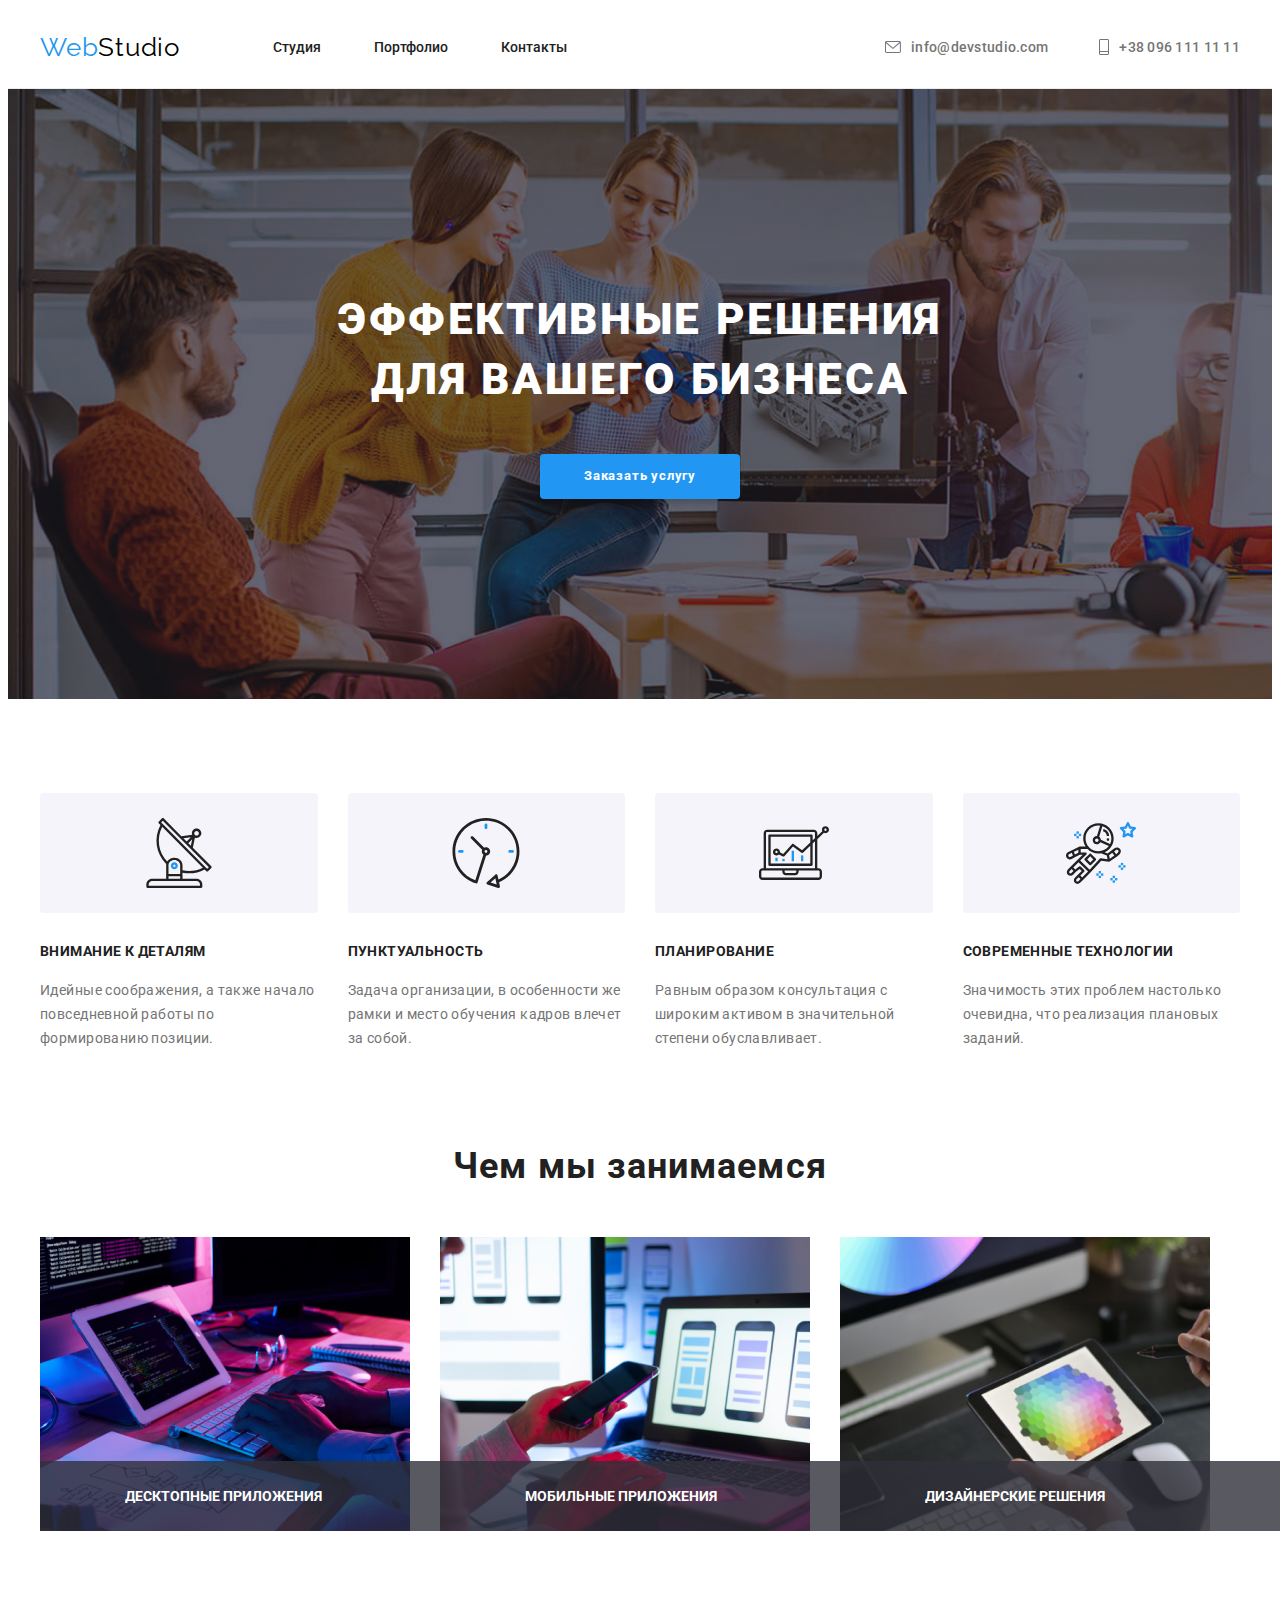
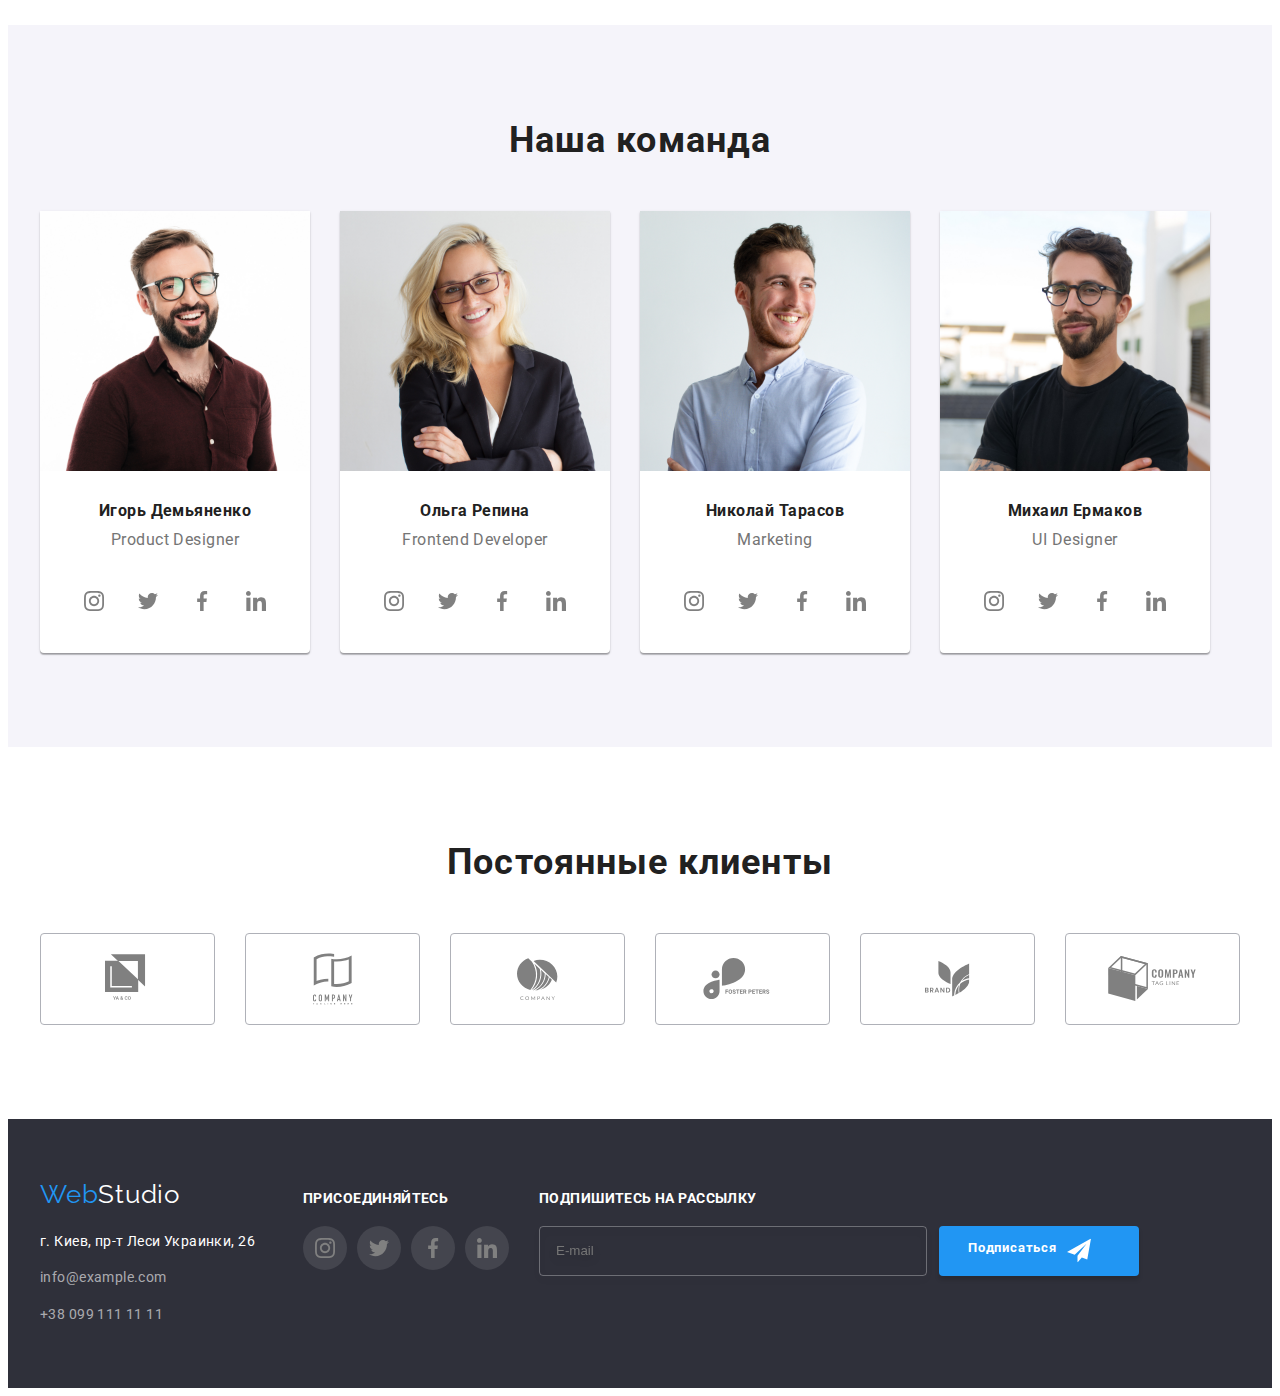
==== index.html @ 047ea19a "ДЗ #6 выполнено" ====
<!DOCTYPE html>
<html lang="ru">
  <head>
    <meta charset="UTF-8" />
    <meta name="viewport" content="width=device-width, initial-scale=1.0" />
    <title>Студия</title>
    <link rel="preconnect" href="https://fonts.gstatic.com" />
    <link
      href="https://fonts.googleapis.com/css2?family=Oleo+Script&family=Raleway:wght@700&family=Roboto:wght@400;500;700;900&display=swap"
      rel="stylesheet"
    />
    <link
      rel="stylesheet"
      href="https://cdnjs.cloudflare.com/ajax/libs/modern-normalize/1.0.0/modern-normalize.min.css"
      integrity="sha512-ISS7cAi1PEhQ8jnbJpJZMd29NlhNj4AWYyLOSp2CE/CsHxTCu+r+t0D2yoJudVrd0/8fTVPUVDzY5Tvli75u/g=="
      crossorigin="anonymous"
    />
    <link rel="stylesheet" href="./CSS/styles.css" />
  </head>

  <body>
    <!-- Шапка сайта -->

    <header class="header">
      <div class="container">
        <nav class="navigation">
          <a class="logotype-link link" href="./index.html">Web<span class="logotype-accent">Studio</span> </a>
          <!-- <a class="logotype-link link" href="./">
            <svg class="logotype-svg" width="145" height="31">
              <use href="./images/icons/sprite.svg#icon-WebStudio"></use>
            </svg>
          </a> -->

          <ul class="navigation-list list">
            <li class="navigation-list-item"><a href="./index.html" class="navigation-list-link link">Студия</a></li>
            <li class="navigation-list-item">
              <a href="./portfolio.html" class="navigation-list-link link">Портфолио</a>
            </li>
            <li class="navigation-list-item"><a href="#footer" class="navigation-list-link link">Контакты</a></li>
          </ul>
        </nav>

        <ul class="contacts-list list">
          <li class="contacts-list-item">
            <a class="link" href="mailto:info@devstudio.com">
              <svg class="contacts-list-icon" width="16" height="12">
                <use class="link" href="./images/icons/sprite.svg#icon-mail"></use>
              </svg>
              info@devstudio.com
            </a>
          </li>

          <li class="contacts-list-item">
            <a class="link" href="tel:+380961111111">
              <svg class="contacts-list-icon" width="10" height="16">
                <use class="link" href="./images/icons/sprite.svg#icon-tel"></use>
              </svg>
              +38 096 111 11 11</a
            >
          </li>
        </ul>
      </div>
    </header>

    <main>
      <!-- Hero -->

      <section class="hero">
        <div class="container">
          <div class="hero-main-page">
            <h1 class="hero-title">Эффективные решения для вашего бизнеса</h1>
            <button class="hero-button-background" data-modal-open type="button">Заказать услугу</button>
          </div>
        </div>
      </section>

      <!-- Advantages -->

      <section class="advantages">
        <div class="container">
          <h2 class="section-title visually-hidden">Преимущества</h2>
          <ul class="advantages-list list">
            <li class="advantages-list-item">
              <h3 class="advantages-list-name">Внимание к деталям</h3>
              <p class="advantages-item-description">
                Идейные соображения, а также начало повседневной работы по формированию позиции.
              </p>
            </li>

            <li class="advantages-list-item">
              <h3 class="advantages-list-name">Пунктуальность</h3>
              <p class="advantages-item-description">
                Задача организации, в особенности же рамки и место обучения кадров влечет за собой.
              </p>
            </li>

            <li class="advantages-list-item">
              <h3 class="advantages-list-name">Планирование</h3>
              <p class="advantages-item-description">
                Равным образом консультация с широким активом в значительной степени обуславливает.
              </p>
            </li>

            <li class="advantages-list-item">
              <h3 class="advantages-list-name">Современные технологии</h3>
              <p class="advantages-item-description">
                Значимость этих проблем настолько очевидна, что реализация плановых заданий.
              </p>
            </li>
          </ul>
        </div>
      </section>

      <!-- Чем мы занимаемся -->

      <section class="what-are-we-doing section-padding">
        <div class="container">
          <h2 class="section-title">Чем мы занимаемся</h2>
          <ul class="what-are-we-doing-list list">
            <li class="what-are-we-doing-item">
              <img src="./images/img(0).png" alt="" width="370" height="294" />
              <p class="what-we-are-doing-description">Десктопные приложения</p>
            </li>

            <li class="what-are-we-doing-item">
              <img src="./images/img(1).png" alt="" width="370" height="294" />
              <p class="what-we-are-doing-description">Мобильные приложения</p>
            </li>

            <li class="what-are-we-doing-item">
              <img src="./images/img(2).png" alt="" width="370" height="294" />
              <p class="what-we-are-doing-description">Дизайнерские решения</p>
            </li>
          </ul>
        </div>
      </section>

      <!-- Наша команда -->

      <section class="our-team section-padding">
        <div class="container">
          <h2 class="section-title">Наша команда</h2>
          <ul class="our-team-list list">
            <li class="our-team-list-item">
              <img class="our-team-list-img" src="./images/img(3).jpg" alt="" width="270" height="260" />
              <div class="our-team-content-wrapper">
                <h3 class="our-team-list-name">Игорь Демьяненко</h3>
                <p class="our-team-list-description">Product Designer</p>
                <ul class="social-list list">
                  <li class="social-list-item">
                    <a href="" class="social-list-link link">
                      <svg class="social-list-icon">
                        <use href="./images/icons/sprite.svg#icon-instagram"></use>
                      </svg>
                    </a>
                  </li>
                  <li class="social-list-item">
                    <a href="" class="social-list-link link">
                      <svg class="social-list-icon">
                        <use href="./images/icons/sprite.svg#icon-twitter"></use>
                      </svg>
                    </a>
                  </li>
                  <li class="social-list-item">
                    <a href="" class="social-list-link link">
                      <svg class="social-list-icon">
                        <use href="./images/icons/sprite.svg#icon-facebook"></use>
                      </svg>
                    </a>
                  </li>
                  <li class="social-list-item">
                    <a href="" class="social-list-link link">
                      <svg class="social-list-icon">
                        <use href="./images/icons/sprite.svg#icon-linkedin"></use>
                      </svg>
                    </a>
                  </li>
                </ul>
              </div>
            </li>

            <li class="our-team-list-item">
              <img class="our-team-list-img" src="./images/img(4).jpg" alt="" width="270" height="260" />
              <div class="our-team-content-wrapper">
                <h3 class="our-team-list-name">Ольга Репина</h3>
                <p class="our-team-list-description">Frontend Developer</p>
                <ul class="social-list list">
                  <li class="social-list-item">
                    <a href="" class="social-list-link link">
                      <svg class="social-list-icon">
                        <use href="./images/icons/sprite.svg#icon-instagram"></use>
                      </svg>
                    </a>
                  </li>
                  <li class="social-list-item">
                    <a href="" class="social-list-link link">
                      <svg class="social-list-icon">
                        <use href="./images/icons/sprite.svg#icon-twitter"></use>
                      </svg>
                    </a>
                  </li>
                  <li class="social-list-item">
                    <a href="" class="social-list-link link">
                      <svg class="social-list-icon">
                        <use href="./images/icons/sprite.svg#icon-facebook"></use>
                      </svg>
                    </a>
                  </li>
                  <li class="social-list-item">
                    <a href="" class="social-list-link link">
                      <svg class="social-list-icon">
                        <use href="./images/icons/sprite.svg#icon-linkedin"></use>
                      </svg>
                    </a>
                  </li>
                </ul>
              </div>
            </li>

            <li class="our-team-list-item">
              <img class="our-team-list-img" src="./images/img(5).jpg" alt="" width="270" height="260" />
              <div class="our-team-content-wrapper">
                <h3 class="our-team-list-name">Николай Тарасов</h3>
                <p class="our-team-list-description">Marketing</p>
                <ul class="social-list list">
                  <li class="social-list-item">
                    <a href="" class="social-list-link link">
                      <svg class="social-list-icon">
                        <use href="./images/icons/sprite.svg#icon-instagram"></use>
                      </svg>
                    </a>
                  </li>
                  <li class="social-list-item">
                    <a href="" class="social-list-link link">
                      <svg class="social-list-icon">
                        <use href="./images/icons/sprite.svg#icon-twitter"></use>
                      </svg>
                    </a>
                  </li>
                  <li class="social-list-item">
                    <a href="" class="social-list-link link">
                      <svg class="social-list-icon">
                        <use href="./images/icons/sprite.svg#icon-facebook"></use>
                      </svg>
                    </a>
                  </li>
                  <li class="social-list-item">
                    <a href="" class="social-list-link link">
                      <svg class="social-list-icon">
                        <use href="./images/icons/sprite.svg#icon-linkedin"></use>
                      </svg>
                    </a>
                  </li>
                </ul>
              </div>
            </li>

            <li class="our-team-list-item">
              <img class="our-team-list-img" src="./images/img(6).jpg" alt="" width="270" height="260" />
              <div class="our-team-content-wrapper">
                <h3 class="our-team-list-name">Михаил Ермаков</h3>
                <p class="our-team-list-description">UI Designer</p>
                <ul class="social-list list">
                  <li class="social-list-item">
                    <a href="" class="social-list-link link">
                      <svg class="social-list-icon">
                        <use href="./images/icons/sprite.svg#icon-instagram"></use>
                      </svg>
                    </a>
                  </li>
                  <li class="social-list-item">
                    <a href="" class="social-list-link link">
                      <svg class="social-list-icon">
                        <use href="./images/icons/sprite.svg#icon-twitter"></use>
                      </svg>
                    </a>
                  </li>
                  <li class="social-list-item">
                    <a href="" class="social-list-link link">
                      <svg class="social-list-icon">
                        <use href="./images/icons/sprite.svg#icon-facebook"></use>
                      </svg>
                    </a>
                  </li>
                  <li class="social-list-item">
                    <a href="" class="social-list-link link">
                      <svg class="social-list-icon">
                        <use href="./images/icons/sprite.svg#icon-linkedin"></use>
                      </svg>
                    </a>
                  </li>
                </ul>
              </div>
            </li>
          </ul>
        </div>
      </section>

      <!-- Постоянные клиенты -->

      <section class="section-padding">
        <div class="container">
          <h2 class="section-title">Постоянные клиенты</h2>
          <ul class="regular-customers-list list">
            <li class="regular-customers-item">
              <a href="" class="regular-customers-list-link link">
                <svg class="regular-customers-icon" width="44.27" height="49.23">
                  <use href="./images/icons/sprite.svg#icon-logo-1"></use>
                </svg>
              </a>
            </li>
            <li class="regular-customers-item">
              <a href="" class="regular-customers-list-link link">
                <svg class="regular-customers-icon" width="40" height="52">
                  <use href="./images/icons/sprite.svg#icon-logo-2"></use>
                </svg>
              </a>
            </li>
            <li class="regular-customers-item">
              <a href="" class="regular-customers-list-link link">
                <svg class="regular-customers-icon" width="41" height="42.6">
                  <use href="./images/icons/sprite.svg#icon-logo-3"></use>
                </svg>
              </a>
            </li>
            <li class="regular-customers-item">
              <a href="" class="regular-customers-list-link link">
                <svg class="regular-customers-icon" width="79.66" height="42.02">
                  <use href="./images/icons/sprite.svg#icon-logo-4"></use>
                </svg>
              </a>
            </li>
            <li class="regular-customers-item">
              <a href="" class="regular-customers-list-link link">
                <svg class="regular-customers-icon" width="44.27" height="49.23">
                  <use href="./images/icons/sprite.svg#icon-logo-5"></use>
                </svg>
              </a>
            </li>
            <li class="regular-customers-item">
              <a href="" class="regular-customers-list-link link">
                <svg class="regular-customers-icon" width="88.48" height="45.44">
                  <use href="./images/icons/sprite.svg#icon-logo-6"></use>
                </svg>
              </a>
            </li>
          </ul>
        </div>
      </section>
    </main>

    <!-- Футер -->

    <footer class="footer" id="footer">
      <div class="container">
        <section class="footer-address-container">
          <a class="logotype-link link" href="./index.html">Web<span class="logo-footer-accent">Studio</span> </a>
          <address class="footer-address-list">
            <ul class="footer-address-list list">
              <li class="footer-address-item">
                <a class="footer-address link" href="https://goo.gl/maps/FvVBDCfvgTaoDqRA9" target="_blank"
                  >г. Киев, пр-т Леси Украинки, 26</a
                >
              </li>
              <li class="footer-address-item">
                <a class="footer-contacts" href="mailto:info@example.com">info@example.com</a>
                <br />
              </li>
              <li class="footer-address-item">
                <a class="footer-contacts" href="tel:+380991111111">+38 099 111 11 11</a>
              </li>
            </ul>
          </address>
        </section>

        <section class="social-list-footer">
          <h2 class="social-list-footer-title">Присоединяйтесь</h2>
          <ul class="social-list list">
            <li class="social-list-item">
              <a href="" class="social-list-link link">
                <svg class="social-list-icon">
                  <use href="./images/icons/sprite.svg#icon-instagram"></use>
                </svg>
              </a>
            </li>
            <li class="social-list-item">
              <a href="" class="social-list-link link">
                <svg class="social-list-icon">
                  <use href="./images/icons/sprite.svg#icon-twitter"></use>
                </svg>
              </a>
            </li>
            <li class="social-list-item">
              <a href="" class="social-list-link link">
                <svg class="social-list-icon">
                  <use href="./images/icons/sprite.svg#icon-facebook"></use>
                </svg>
              </a>
            </li>
            <li class="social-list-item">
              <a href="" class="social-list-link link">
                <svg class="social-list-icon">
                  <use href="./images/icons/sprite.svg#icon-linkedin"></use>
                </svg>
              </a>
            </li>
          </ul>
        </section>

        <section class="subscribition-form-section">
          <h2 class="social-list-footer-title">Подпишитесь на рассылку</h2>
          <form action="#" class="subscribition-form">
            <input
              type="email"
              name="user-email"
              class="subscribition-form-input"
              autocomplete="off"
              placeholder="E-mail"
              required
            />
            <button class="subscribition-button" data-modal-open type="submit">
              Подписаться
              <svg class="subscribition-form-icon" width="24" height="24">
                <use href="./images/icons/sprite2.svg#icon-send"></use>
              </svg>
            </button>
          </form>
        </section>
      </div>
    </footer>

    <div class="backdrop is-hidden" data-modal>
      <div class="modal">
        <button type="submit" class="close-btn" data-modal-close>
          <svg class="modal-form-close-icon" width="11" height="11">
            <use class="link" href="./images/icons/sprite2.svg#icon-close"></use>
          </svg>
        </button>
        <form action="#" class="modal-form">
          <b class="modal-form-title">Оставьте свои данные, мы вам перезвоним</b>
          <label class="modal-form-field">
            Имя
            <span class="modal-form-input-wrapper">
              <input type="text" name="user-name" class="modal-form-input" required />
              <svg class="modal-form-icon" width="12" height="12">
                <use class="link" href="./images/icons/sprite2.svg#icon-name"></use>
              </svg>
            </span>
          </label>
          <label class="modal-form-field">
            Телефон
            <span class="modal-form-input-wrapper">
              <input type="tel" name="user-tel" class="modal-form-input" required />
              <svg class="modal-form-icon" width="13" height="13">
                <use class="link" href="./images/icons/sprite2.svg#icon-tel2"></use>
              </svg>
            </span>
          </label>
          <label class="modal-form-field">
            Почта
            <span class="modal-form-input-wrapper">
              <input type="email" name="user-email" class="modal-form-input" required />
              <svg class="modal-form-icon" width="15" height="12">
                <use class="link" href="./images/icons/sprite2.svg#icon-mail2"></use>
              </svg>
            </span>
          </label>
          <label class="modal-form-field">
            Комментарий
            <textarea name="user-message" class="modal-form-message" placeholder="Введите текст"></textarea>
          </label>
          <input id="policy" type="checkbox" value="policy-accept " class="modal-form-policy-check visually-hidden" />
          <label for="policy" class="modal-form-policy-label"
            >Соглашаюсь с рассылкой и принимаю <a href="#">Условия договора</a></label
          >
          <button type="submit" class="modal-form-btn">Отправить</button>
        </form>
      </div>
    </div>

    <script src="./js/modal.js"></script>
  </body>
</html>
---- CSS/styles.css ----
html {
  box-sizing: border-box;
}

/* *,
* ::before,
* ::after {
  text-decoration: none;
  list-style: none;
  box-sizing: inherit;
} */

/* *,
* :hover,
* :focus {
  transition: all 250ms;
  --timing-function: cubic-bezier(0.4, 0, 0.2, 1);
} */

:root {
  --title-font: 'Roboto', sans-serif;
  --text-font: 'Roboto', sans-serif;
  --accent-color: rgb(33, 150, 243);
  --timing-function: cubic-bezier(0.4, 0, 0.2, 1);
}

body {
  font-family: var(--text-font);
  color: #212121;
}

h1,
h2,
h3,
h4,
h5,
h6,
p {
  margin: 0;
}

ul,
ol {
  padding: 0;
  margin: 0;
}

img {
  display: block;
}

.link {
  text-decoration: none;
  color: inherit;
}

.list {
  list-style: none;
}

.logotype-svg {
  width: 145px;
  height: 31px;
  margin-right: 93px;
}

.address {
  font-style: normal;
}

.container {
  width: 1200px;
  padding: 0 15px;
  margin: 0 auto;
}

.section-padding {
  padding-top: 94px;
  padding-bottom: 94px;
}

.visually-hidden {
  position: absolute !important;
  clip: rect(1px 1px 1px 1px); /* IE6, IE7 */
  clip: rect(1px, 1px, 1px, 1px);
  padding: 0 !important;
  border: 0 !important;
  height: 1px !important;
  width: 1px !important;
  overflow: hidden;
}

/* ===================== COMPONENTS ===================== */

.img {
  display: block;
  max-width: 100%;
  height: auto;
}

.section-title {
  font-size: 36px;
  line-height: 1.167;
  text-align: center;
  letter-spacing: 0.03em;
  padding-bottom: 50px;
}

.backdrop {
  position: fixed;
  top: 0;
  left: 0;
  width: 100%;
  height: 100%;
  background-color: rgba(0, 0, 0, 0.2);
  opacity: 1;
  visibility: visible;
  pointer-events: auto;
  transition: all 500ms linear;
}

.is-hidden {
  opacity: 0;
  visibility: hidden;
  pointer-events: none;
}

/* .backdrop.is-hidden {
  opacity: 0;
  visibility: hidden;
  pointer-events: none;
  transition: all 500ms linear 500ms;
}
.backdrop.is-hidden .modal {
  transform: translate(-50%, -50%) scale(0);
  transition: all 500ms linear 0ms;
} */

.modal {
  position: absolute;
  top: 50%;
  left: 50%;
  transform: translate(-50%, -50%) scale(1);
  width: 528px;
  height: 581px;
  background-color: #fff;
  transition: all 500ms linear 500ms;
}

/* .modal-form-close-icon {
} */

.close-btn {
  position: absolute;
  top: 8px;
  right: 8px;
  width: 30px;
  height: 30px;
  background-color: #fff;
  border: 1px solid rgba(0, 0, 0, 0.1);
  border-radius: 50%;
  cursor: pointer;
}
.modal-form {
  display: flex;
  flex-direction: column;
  padding: 40px;
}

.modal-form-field {
  font-size: 12px;
  line-height: 1.167;
  letter-spacing: 0.01em;
  color: #757575;
}

.modal-form-field:not(:last-child) {
  margin-bottom: 10px;
}

.modal-form-title {
  font-weight: bold;
  font-size: 20px;
  text-align: center;
  letter-spacing: 0.03em;
  padding-bottom: 12px;
}

.modal-form-input-wrapper {
  position: relative;
  display: block;
  margin-top: 4px;
}

.modal-form-input {
  display: block;
  width: 100%;
  height: 40px;
  font-size: 14px;
  line-height: 1.143;
  letter-spacing: 0.01em;
  border: 1px solid rgba(33, 33, 33, 0.2);
  border-radius: 4px;
  padding-left: 42px;
  transition: border-color 250ms linear;
}

.modal-form-input:focus,
.modal-form-message:focus {
  outline: none;
  border-color: var(--accent-color);
  transition: all 250ms;
  --timing-function: cubic-bezier(0.4, 0, 0.2, 1);
}

.modal-form-icon {
  position: absolute;
  left: 12px;
  top: 50%;
  transform: translateY(-50%);
  display: block;
  transition: background-color 250ms linear;
}

.modal-form-input:focus + .modal-form-icon {
  background-color: var(--accent-color);
}

.modal-form-message {
  display: block;
  width: 100%;
  height: 120px;
  font-size: 12px;
  line-height: 1.167;
  letter-spacing: 0.01em;
  border: 1px solid rgba(33, 33, 33, 0.2);
  border-radius: 4px;
  margin-top: 4px;
  resize: none;
  padding: 12px 16px;
  transition: border-color 250ms linear;
}

.modal-form-message::placeholder {
  color: rgba(117, 117, 117, 0.5);
}

.modal-form-policy-label {
  font-size: 14px;
  line-height: 1.714;
  letter-spacing: 0.03em;
  color: #757575;
  margin-bottom: 30px;
}

.modal-form-policy-label::before {
  display: inline-block;
  content: '';
  width: 16px;
  height: 16px;
  outline: 1px solid #212121;
  margin-right: 8px;
  vertical-align: middle;
}

.modal-form-policy-check:checked + .modal-form-policy-label::before {
  background-color: var(--accent-color);
  border: 4px solid #ffffff;
}

.modal-form-btn {
  min-width: 200px;
  border: none;
  color: #ffffff;
  background: #2196f3;
  box-shadow: 0px 4px 4px rgba(0, 0, 0, 0.15);
  border-radius: 4px;
  cursor: pointer;
  padding: 10px 32px;
  font-weight: bold;
  line-height: 1.875;
  letter-spacing: 0.06em;
  font-family: inherit;
  transition: all 250ms linear;
}

.modal-form-btn:hover,
.modal-form-btn:focus {
  color: #ffffff;
  background-color: var(--accent-color);
  transition: all 250ms;
  --timing-function: cubic-bezier(0.4, 0, 0.2, 1);
}
/* ===================== END COMPONENTS ===================== */

/* ===================== HEADER ===================== */

.header {
  background: #ffffff;
  margin-left: auto;
  margin-right: auto;
  justify-content: space-between;
  padding-top: 24px;
  padding-bottom: 25px;
  border-bottom: 1px solid rgba(236, 236, 236, 1);
}

.header .container {
  display: flex;
  align-items: center;
  justify-content: space-between;
}

.logotype-link {
  font-family: Raleway;
  font-size: 26px;
  line-height: 1.192;
  letter-spacing: 0.03em;
  color: #2196f3;
  margin-right: 93px;
}

.logotype-accent {
  color: black;
}

.navigation {
  display: flex;
  align-items: center;
}

.navigation-list {
  font-size: 14px;
  font-weight: 500;
  line-height: 1.143;
  display: flex;
  position: relative;
}

.navigation-list-item {
  position: relative;
}

.navigation-list-item:not(:last-child) {
  margin-right: 53px;
}

.navigation-list-item {
  position: relative;
}

.navigation-list-item::after {
  content: '';
  display: none;
  width: 100%;
  background-color: #2196f3;
  position: absolute;
  left: 0px;
  bottom: -32px;
  height: 2.75px;
  background: #2196f3;
  border-radius: 2px;
}

.navigation-list-item:hover::after,
.navigation-list-item:focus::after {
  display: block;
  transition: all 250ms;
  --timing-function: cubic-bezier(0.4, 0, 0.2, 1);
}

.navigation .link:hover,
.navigation .link:focus {
  color: rgb(33, 150, 243);
  transition: all 250ms;
  --timing-function: cubic-bezier(0.4, 0, 0.2, 1);
}

.contacts-list {
  font-weight: 500;
  font-size: 14px;
  line-height: 1.143;
  letter-spacing: 0.02em;
  display: flex;
  color: rgba(117, 117, 117, 1);
}

.contacts-list-item .link {
  display: flex;
  align-items: center;
}

.contacts-list-item:not(:last-child) {
  margin-right: 51px;
  margin-left: auto;
}
.contacts-list .link:hover,
.contacts-list .link:focus {
  color: #2196f3;
  transition: all 250ms;
  --timing-function: cubic-bezier(0.4, 0, 0.2, 1);
}

.contacts-list-icon {
  fill: currentColor;
  margin-right: 10px;
}

/* ===================== END HEADER ===================== */

/* ===================== HERO ===================== */

.hero {
  background: #2f303a;
  padding-top: 200px;
  padding-bottom: 200px;
  background-image: linear-gradient(rgba(47, 48, 58, 0.4), rgba(47, 48, 58, 0.4)), url(../images/hero/Img.jpg);
  background-repeat: no-repeat;
  background-size: cover;
}

.hero-main-page {
  max-width: 696px;
  margin: 0 auto;
  text-align: center;
}

.hero-title {
  font-family: Roboto;
  font-style: normal;
  font-weight: 900;
  font-size: 44px;
  line-height: 1.364;
  text-align: center;
  letter-spacing: 0.06em;
  text-transform: uppercase;
  color: #ffffff;
  margin-bottom: 45px;
}

.hero-button-background {
  min-width: 200px;
  border: none;
  color: #ffffff;
  background: #2196f3;
  box-shadow: 0px 4px 4px rgba(0, 0, 0, 0.15);
  border-radius: 4px;
  cursor: pointer;
  padding: 10px 32px;
  font-weight: bold;
  line-height: 1.875;
  letter-spacing: 0.06em;
  font-family: inherit;
  transition: all 250ms linear;
}

/* ===================== END HERO ===================== */

/* =====================  ADVANTAGES ===================== */

.advantages {
  padding-top: 94px;
}

.advantages-list {
  display: flex;
  flex-wrap: wrap;
  margin-left: -30px;
  margin-top: -30px;
}

.advantages-list-item {
  margin-left: 30px;
  margin-top: 30px;
  flex-basis: calc(100% / 4 - 30px);
}

.advantages-list-item::before {
  content: '';
  display: block;
  width: 100%;
  height: 120px;
  background-image: url(../images/icons/for-sprite/Group.svg);
  background-repeat: no-repeat;
  background-position: center;
  background-color: #f5f4fa;
  margin-bottom: 30px;
  border-radius: 4px;
}

.advantages-list-item:nth-child(2):before {
  background-image: url(../images/icons/for-sprite/clock.svg);
}

.advantages-list-item:nth-child(3):before {
  background-image: url(../images/icons/for-sprite/diagram.svg);
}

.advantages-list-item:nth-child(4):before {
  background-image: url(../images/icons/for-sprite/astronaut.svg);
}

.advantages-list-name {
  font-size: 14px;
  letter-spacing: 0.03em;
  text-transform: uppercase;
  display: flex;
}

.advantages-list-name:not(:last-child) {
  margin-bottom: 20px;
}

.advantages-list:not(:last-child) {
  padding-right: 30px;
}

.advantages-item-description {
  font-size: 14px;
  line-height: 1.714;
  letter-spacing: 0.03em;
  color: #757575;
}

/* ===================== END ADVANTAGES ===================== */

/* ===================== WHAT WE ARE DOING ===================== */

.what-are-we-doing-list {
  display: flex;
}

.what-are-we-doing-item {
  position: relative;
}

.what-are-we-doing-item:not(:last-child) {
  margin-right: 30px;
}
.what-we-are-doing-description {
  font-size: 14px;
  font-weight: bold;
  line-height: 16px;
  /* letter-spacing: 0.03em; */
  text-transform: uppercase;
  display: flex;
  text-align: center;
  padding: 27px 85px;
  width: 100%;
  background: rgba(47, 48, 58, 0.8);
  color: #ffffff;
  position: absolute;
  bottom: 0%;
  left: 0;
}

/* ===================== END WHAT WE ARE DOING ===================== */

/* ===================== OUR TEAM ===================== */

.our-team {
  background-color: #f5f4fa;
}

.our-team-list {
  display: flex;
  margin: -15px;
}

.our-team-list-item {
  margin: 15px;
  background-color: white;
  box-shadow: 0px 1px 3px rgba(0, 0, 0, 0.12), 0px 1px 1px rgba(0, 0, 0, 0.14), 0px 2px 1px rgba(0, 0, 0, 0.2);
  border-radius: 0px 0px 4px 4px;
}

/* .our-team-list-img {
  margin-bottom: 30px;
} */

.our-team-list-name {
  font-size: 16px;
  line-height: 1.188;
  letter-spacing: 0.03em;
  margin-bottom: 10px;
}

.our-team-list-description {
  font-size: 16px;
  line-height: 1.188;
  text-align: center;
  letter-spacing: 0.03em;
  color: #757575;
  margin-bottom: 30px;
}

.social-list {
  display: flex;
}

.social-list-link {
  display: flex;
  justify-content: center;
  align-items: center;
  width: 44px;
  height: 44px;
  background-color: rgba(255, 255, 255, 0.1);
  border-radius: 50%;
}

.social-list-link:hover,
.social-list-link:focus {
  background-color: #2196f3;
  transition: all 250ms;
  --timing-function: cubic-bezier(0.4, 0, 0.2, 1);
}

.social-list-link:hover .social-list-icon,
.social-list-link:focus .social-list-icon {
  fill: white;
  transition: all 250ms;
  --timing-function: cubic-bezier(0.4, 0, 0.2, 1);
}

.social-list-item:not(:last-child) {
  margin-right: 10px;
}

.social-list-icon {
  width: 20px;
  height: 20px;
  fill: grey;
}

.our-team-content-wrapper {
  padding-top: 30px;
  padding-left: 32px;
  padding-right: 32px;
  padding-bottom: 30px;
  text-align: center;
}

/* ===================== END OUR TEAM ===================== */

/* ===================== REGULAR CUSTOMERS ===================== */

.regular-customers-list {
  display: flex;
  /* margin-left: 30px;
  margin-top: 30px; */
}

.regular-customers-link {
  display: flex;
  justify-content: center;
  align-items: center;
  width: 44px;
  height: 44px;
  border-radius: 50%;
  border: 1px solid rgba(175, 177, 184, 1);
}

.regular-customers-item {
  flex-basis: calc(100% / 6);
  /* border: 1px solid rgba(175, 177, 184, 1);
  border-radius: 4px;
  cursor: pointer;
  padding: 10px 32px;
  display: flex;
  justify-content: center;
  align-items: center;
  color: rgba(175, 177, 184, 1); */
}

.regular-customers-item:not(:first-child) {
  margin-left: 30px;
}

.regular-customers-list-link.link {
  border: 1px solid rgba(175, 177, 184, 1);
  border-radius: 4px;
  cursor: pointer;
  /* padding: 10px 32px; */
  height: 90px;
  display: flex;
  justify-content: center;
  align-items: center;
  color: rgba(175, 177, 184, 1);
}

.regular-customers-list-link:hover,
.regular-customers-list-link:focus {
  border-color: #2196f3;
  transition: all 250ms;
  --timing-function: cubic-bezier(0.4, 0, 0.2, 1);
}

.regular-customers-list-link:hover .regular-customers-icon,
.regular-customers-list-link:focus .regular-customers-icon {
  fill: #2196f3;
  transition: all 250ms;
  --timing-function: cubic-bezier(0.4, 0, 0.2, 1);
}

.regular-customers-icon {
  fill: grey;
}

.regular-customers-list-item::before {
  content: '';
  display: block;
  width: 100%;
  height: 120px;
  background-repeat: no-repeat;
  background-position: center;
  background-color: #f5f4fa;
  margin-bottom: 30px;
}

.regular-customers-list-name {
  font-size: 14px;
  letter-spacing: 0.03em;
  text-transform: uppercase;
  display: flex;
}

.regular-customers-list-name:not(:last-child) {
  margin-bottom: 20px;
}

.regular-customers-list-item {
  padding-right: 30px;
}

.regular-customers-item-description {
  font-size: 14px;
  line-height: 1.714;
  letter-spacing: 0.03em;
  color: #757575;
}
/* ===================== END REGULAR CUSTOMERS ===================== */

/* ===================== FOOTER ===================== */

.footer {
  background: #2f303a;
  padding-top: 60px;
  padding-bottom: 60px;
  display: flex;
  align-items: center;
}

.footer .container {
  display: flex;
  align-items: baseline;
}

.footer-address-container {
  /* width: 270px; */
  width: calc((50%-45px) / 2);
  margin-right: 30px;
}

.logo-footer-accent {
  color: #ffffff;
}
.footer-address-item {
  font-family: Roboto;
  font-style: normal;
  font-weight: normal;
  font-size: 14px;
  line-height: 1.714;
  letter-spacing: 0.03em;
  color: #ffffff;
  text-decoration: none;
}

.footer-address-item:not(:last-child) {
  margin-bottom: 9px;
}

.footer-address-list {
  margin-top: 20px;
}

.footer-address {
  text-decoration: none;
}

.footer-contacts {
  font-style: normal;
  font-size: 14px;
  line-height: 2;
  letter-spacing: 0.03em;
  color: rgba(255, 255, 255, 0.6);
  text-decoration: none;
}

.social-list-footer {
  /* display: flex;
  justify-content: center; */
  width: calc((50%-45px) / 2);
  margin-right: 30px;
}

.social-list-footer-title {
  font-size: 14px;
  line-height: 1.143;
  letter-spacing: 0.03em;
  text-transform: uppercase;
  color: #ffffff;
  padding-bottom: 20px;
}

.footer-contact-form-message {
  display: block;
  width: 100%;
  height: 50px;
  font-size: 16px;
  line-height: 1.25;
  letter-spacing: 0.03em;
  color: rgba(255, 255, 255, 0.6);
  border: 1px solid rgba(33, 33, 33, 0.2);
  border-radius: 4px;
  margin-top: 4px;
  resize: none;
  padding: 12px 16px;
  background-color: none;
  transition: border-color 250ms linear;
  border: 1px solid rgba(255, 255, 255, 0.3);
  box-sizing: border-box;
  filter: drop-shadow(0px 4px 4px rgba(0, 0, 0, 0.15));
  border-radius: 4px;
}

.subscribition-form {
  display: flex;
}

.subscribition-form-section {
  width: 270px;
  width: 50%;
}

.subscribition-form-input {
  width: 100%;
  height: 50px;
  border: 1px solid rgba(255, 255, 255, 0.3);
  box-sizing: border-box;
  filter: drop-shadow(0px 4px 4px rgba(0, 0, 0, 0.15));
  border-radius: 4px;
  background: transparent;
  padding-left: 16px;
  color: #ffffff;
}

.subscribition-form-message::placeholder {
  font-weight: normal;
  font-size: 16px;
  line-height: 1.25;
  display: flex;
  align-items: center;
  letter-spacing: 0.03em;
  color: rgba(255, 255, 255, 0.6);
}

.subscribition-button {
  display: inline-flex;
  min-width: 200px;
  border: none;
  color: #ffffff;
  background: #2196f3;
  box-shadow: 0px 4px 4px rgba(0, 0, 0, 0.15);
  border-radius: 4px;
  cursor: pointer;
  padding-left: 29px;
  padding-top: 10px;
  padding-bottom: 10px;
  font-weight: bold;
  line-height: 1.875;
  letter-spacing: 0.06em;
  font-family: inherit;
  transition: all 250ms linear;
  margin-left: 12px;
  fill: white;
}

.subscribition-form-icon {
  margin-left: 10px;
  transform: translateY(10%);
}

/* =====================END FOOTER ===================== */

/* ===================== PORTFOLIO ===================== */

.hero-button-portfolio {
  display: flex;
  justify-content: center;
  margin-bottom: 50px;
}

.portfolio-list {
  display: flex;
  margin: -15px;
  flex-wrap: wrap;
}

.portfolio-list-item {
  margin: 14px;
  background: #ffffff;
  border: 1px solid #eeeeee;
  box-sizing: border-box;
}

.portfolio-list-item:hover,
.portfolio-list-item:focus {
  box-shadow: 0px 1px 1px rgba(0, 0, 0, 0.12), 0px 4px 4px rgba(0, 0, 0, 0.06), 1px 4px 6px rgba(0, 0, 0, 0.16);
  transition: all 250ms;
  --timing-function: cubic-bezier(0.4, 0, 0.2, 1);
}

.portfolio-item-wrap {
  position: relative;
  overflow: hidden;
}

/* .portfolio-list-img {
  margin-bottom: 30px;
} */

.portfolio-list-content {
  position: absolute;
  top: 0px;
  left: 0px;
  right: 0px;
  bottom: 0px;
  background-color: rgba(33, 150, 243, 0.9);
  padding: 63px 24px;
  font-weight: 400;
  font-size: 18px;
  line-height: 1.556;
  letter-spacing: 0.03em;
  color: rgba(255, 255, 255, 1);
  opacity: 0;
  transform: translateY(100%);
}

.portfolio-item-link:hover .portfolio-list-content,
.portfolio-item-link:focus .portfolio-list-content {
  opacity: 1;
  transform: translateY(0%);
  transition: all 250ms;
  --timing-function: cubic-bezier(0.4, 0, 0.2, 1);
}

.portfolio-list-container {
  padding: 20px 24px 20px 24px;
}

.portfolio-list-name {
  font-size: 18px;
  line-height: 2;
  letter-spacing: 0.06em;
  color: #212121;
}

.portfolio-item-description {
  font-size: 16px;
  line-height: 1.875;
  letter-spacing: 0.03em;
  color: #757575;
}

.hero-button-portfolio .link {
  /* min-width: 128px;
  height: 38px; */
  background: #f5f4fa;
  /* background: #2196f3; */
  border-radius: 4px;
  cursor: pointer;
  margin-right: 8px;
  border: none;
  padding: 6px 20px;
  line-height: 1.62;
  font-weight: 500;
}

.hero-button-portfolio .link:hover,
.hero-button-portfolio .link:focus {
  background-color: var(--accent-color);
  box-shadow: 0px 4px 4px rgba(0, 0, 0, 0.15);
  color: #ffffff;
  transition: all 250ms;
  --timing-function: cubic-bezier(0.4, 0, 0.2, 1);
}
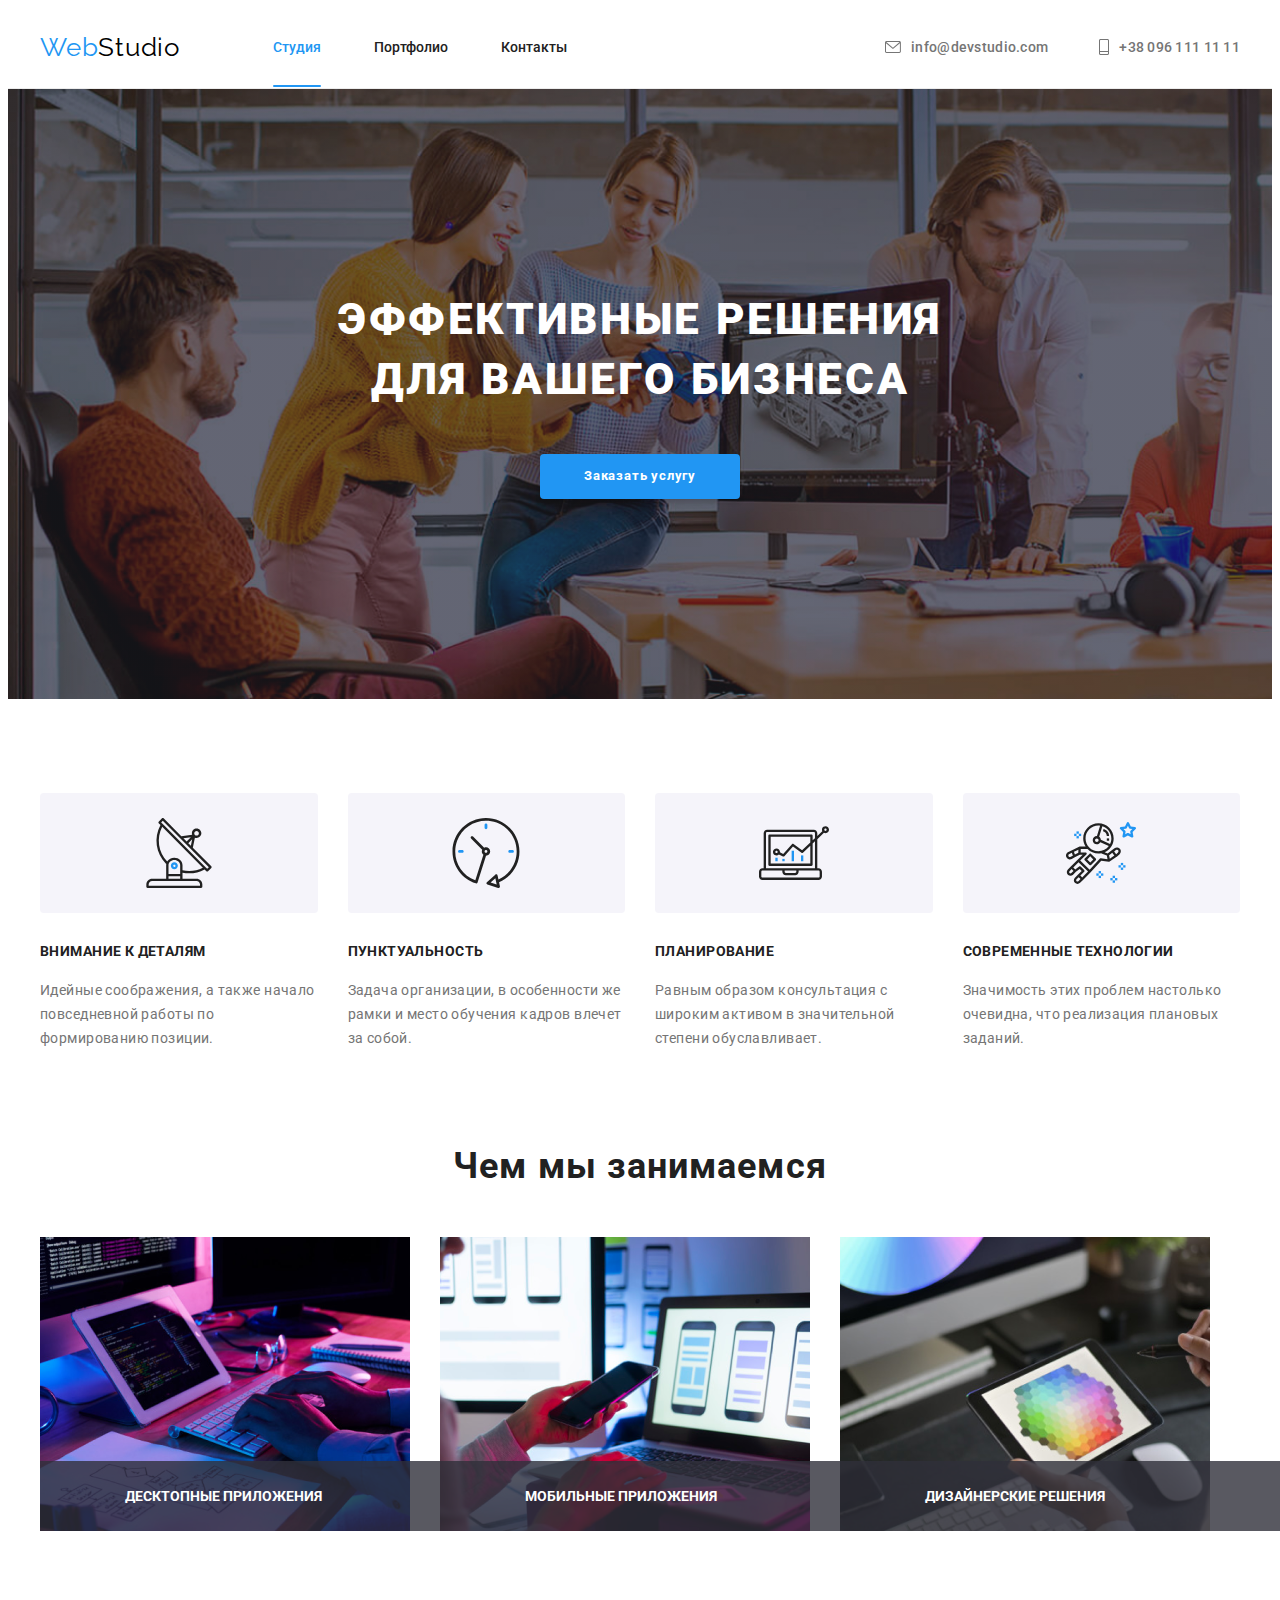
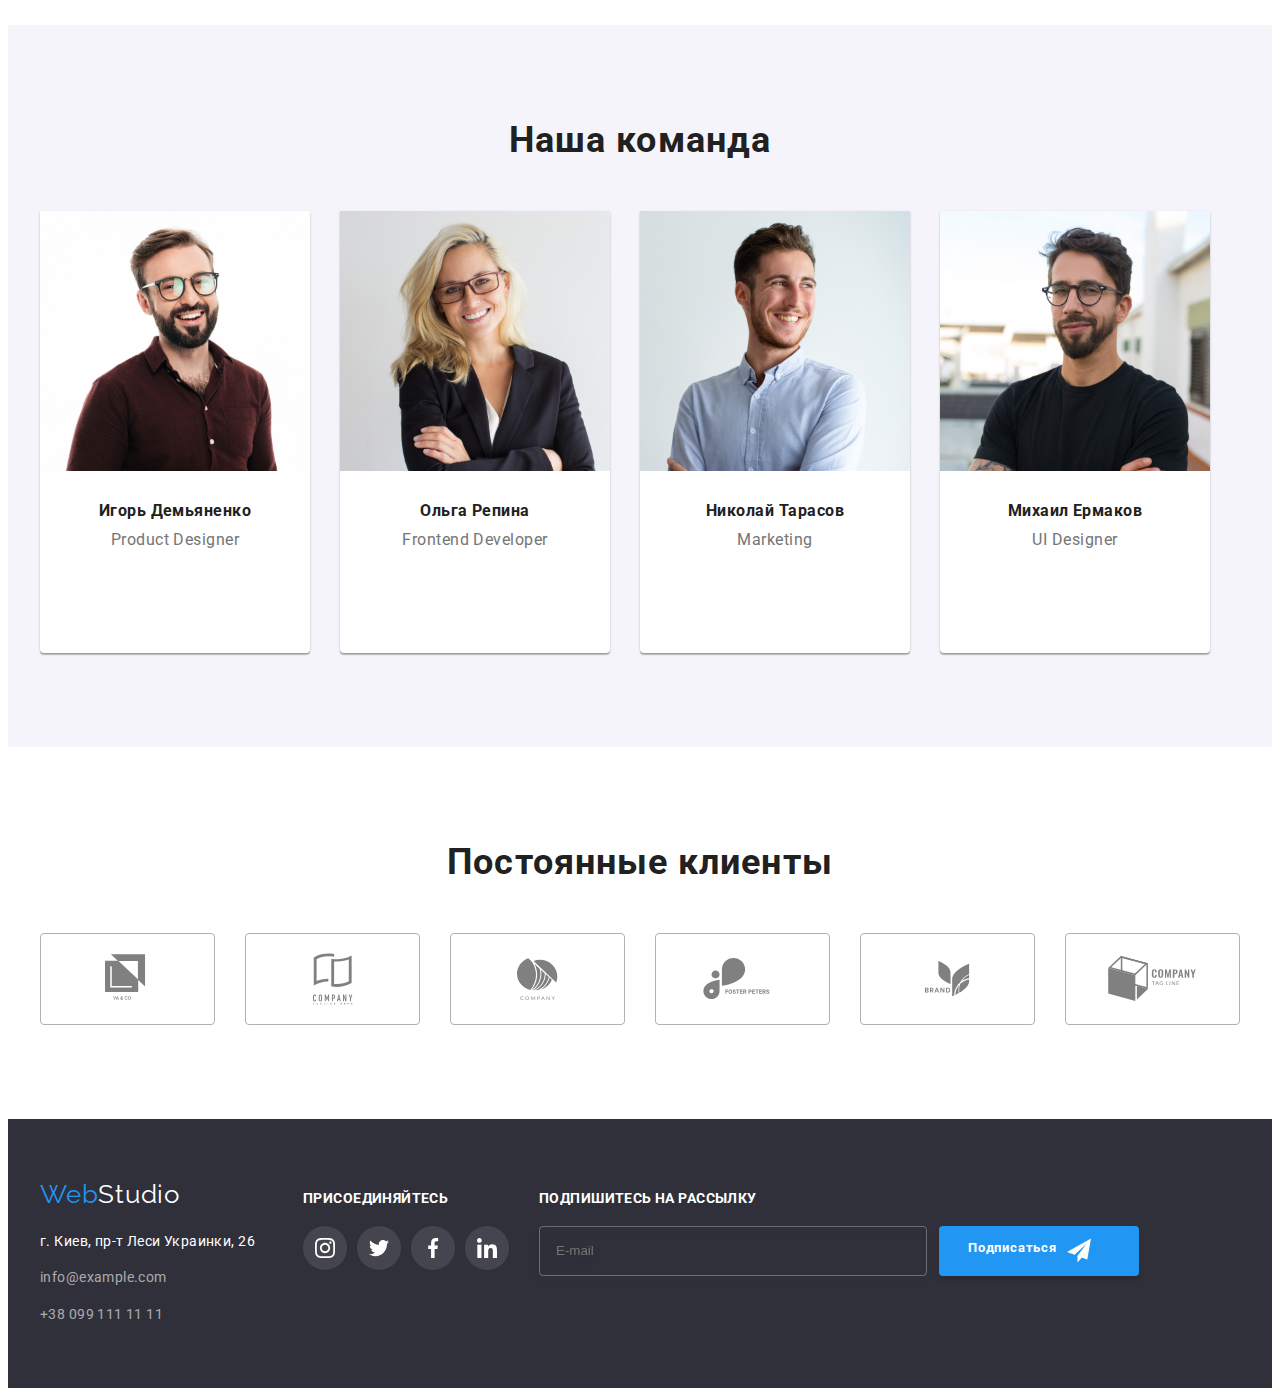
==== commit c1a95105: "ДЗ #6 внесены финальные правки" ====
--- a/index.html
+++ b/index.html
@@ -32,7 +32,9 @@
           </a> -->
 
           <ul class="navigation-list list">
-            <li class="navigation-list-item"><a href="./index.html" class="navigation-list-link link">Студия</a></li>
+            <li class="navigation-list-item">
+              <a href="./index.html" class="navigation-list-link currentLink link">Студия</a>
+            </li>
             <li class="navigation-list-item">
               <a href="./portfolio.html" class="navigation-list-link link">Портфолио</a>
             </li>
--- a/CSS/styles.css
+++ b/CSS/styles.css
@@ -147,8 +147,9 @@
   transition: all 500ms linear 500ms;
 }
 
-/* .modal-form-close-icon {
-} */
+.modal-form-close-icon {
+  fill: black;
+}
 
 .close-btn {
   position: absolute;
@@ -161,9 +162,27 @@
   border-radius: 50%;
   cursor: pointer;
 }
+
+.close-btn:hover .modal-form-close-icon,
+.close-btn:focus .modal-form-close-icon {
+  fill: var(--accent-color);
+  outline: none;
+  /* border-color: var(--accent-color); */
+  transition: all 250ms;
+  --timing-function: cubic-bezier(0.4, 0, 0.2, 1);
+}
+
+.modal-form-close-icon:hover,
+.modal-form-close-icon:focus {
+  outline: none;
+  border-color: var(--accent-color);
+  transition: all 250ms;
+  --timing-function: cubic-bezier(0.4, 0, 0.2, 1);
+}
+
 .modal-form {
-  display: flex;
-  flex-direction: column;
+  /* display: flex;
+  flex-direction: column; */
   padding: 40px;
 }
 
@@ -172,6 +191,7 @@
   line-height: 1.167;
   letter-spacing: 0.01em;
   color: #757575;
+  cursor: pointer;
 }
 
 .modal-form-field:not(:last-child) {
@@ -184,12 +204,14 @@
   text-align: center;
   letter-spacing: 0.03em;
   padding-bottom: 12px;
+  display: inline-block;
 }
 
 .modal-form-input-wrapper {
   position: relative;
   display: block;
   margin-top: 4px;
+  margin-bottom: 8px;
 }
 
 .modal-form-input {
@@ -203,6 +225,7 @@
   border-radius: 4px;
   padding-left: 42px;
   transition: border-color 250ms linear;
+  cursor: pointer;
 }
 
 .modal-form-input:focus,
@@ -223,7 +246,7 @@
 }
 
 .modal-form-input:focus + .modal-form-icon {
-  background-color: var(--accent-color);
+  fill: var(--accent-color);
 }
 
 .modal-form-message {
@@ -250,26 +273,34 @@
   line-height: 1.714;
   letter-spacing: 0.03em;
   color: #757575;
-  margin-bottom: 30px;
+  margin-top: 30px;
+  display: inline-block;
 }
 
 .modal-form-policy-label::before {
   display: inline-block;
   content: '';
   width: 16px;
-  height: 16px;
+  height: 15px;
   outline: 1px solid #212121;
   margin-right: 8px;
   vertical-align: middle;
+  border-radius: 2px;
 }
 
 .modal-form-policy-check:checked + .modal-form-policy-label::before {
+  outline: 0px solid var(--accent-color);
   background-color: var(--accent-color);
-  border: 4px solid #ffffff;
+  background-image: url(../images/checked.svg);
+  background-repeat: no-repeat;
+  background-position: center;
+  border-radius: 2px;
 }
 
 .modal-form-btn {
   min-width: 200px;
+  margin: 30px auto 0;
+  display: block;
   border: none;
   color: #ffffff;
   background: #2196f3;
@@ -345,13 +376,13 @@
   margin-right: 53px;
 }
 
-.navigation-list-item {
+.navigation-list-link {
   position: relative;
 }
 
-.navigation-list-item::after {
+.currentLink::after {
   content: '';
-  display: none;
+  display: block;
   width: 100%;
   background-color: #2196f3;
   position: absolute;
@@ -367,6 +398,10 @@
   display: block;
   transition: all 250ms;
   --timing-function: cubic-bezier(0.4, 0, 0.2, 1);
+}
+
+.currentLink {
+  color: #2196f3;
 }
 
 .navigation .link:hover,
@@ -629,7 +664,7 @@
 .social-list-icon {
   width: 20px;
   height: 20px;
-  fill: grey;
+  fill: white;
 }
 
 .our-team-content-wrapper {
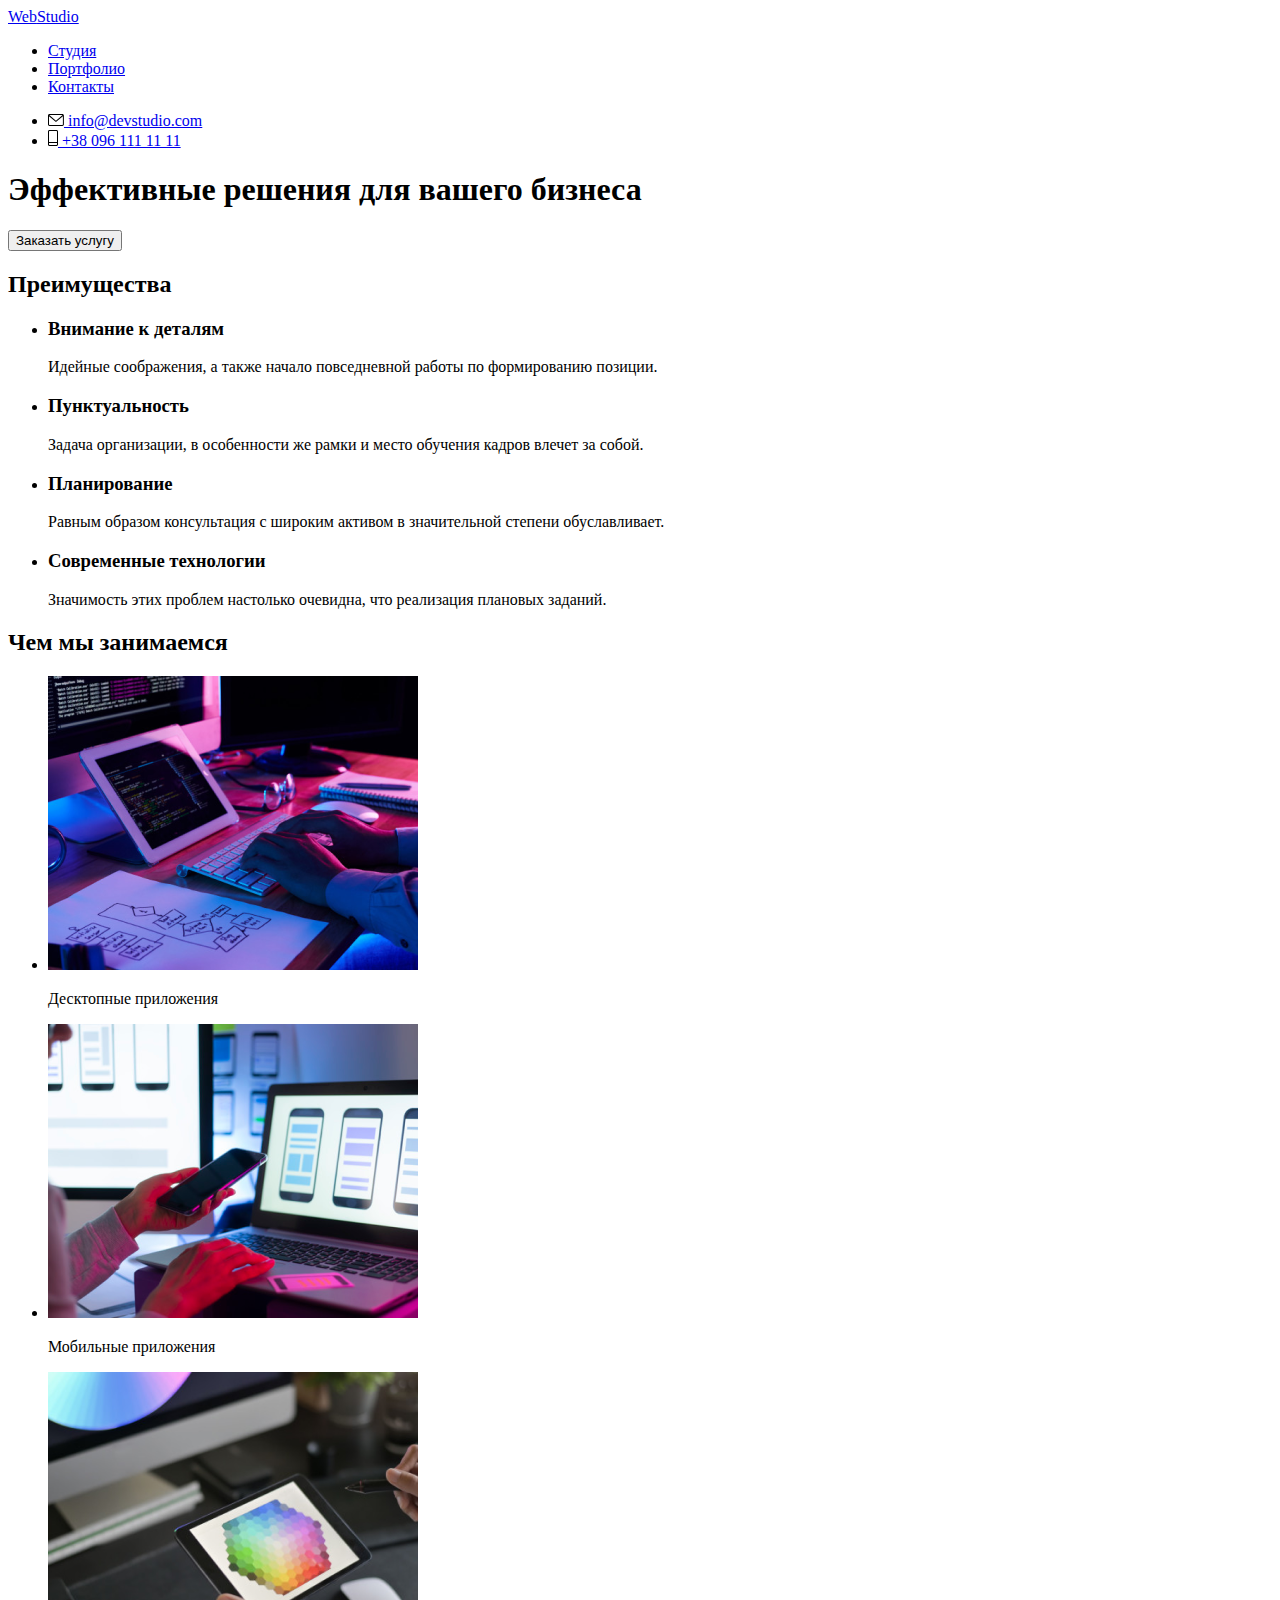
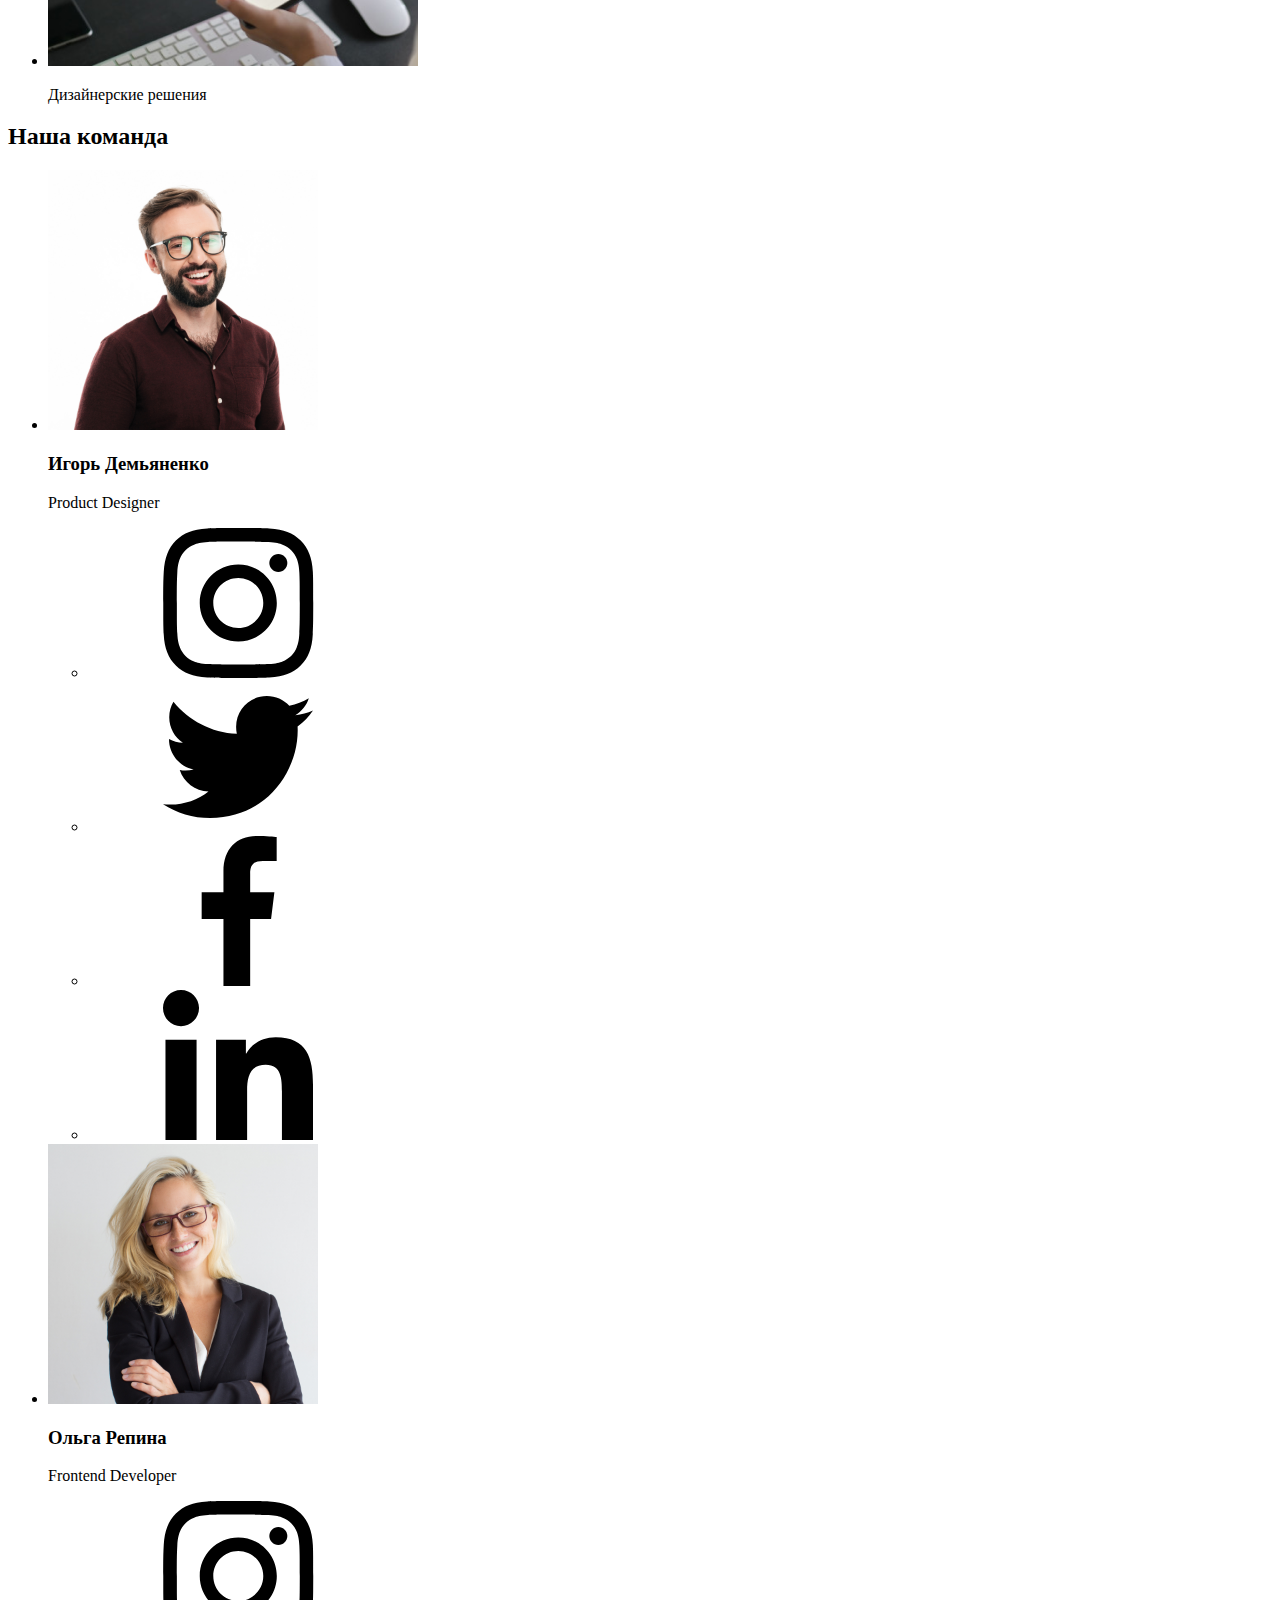
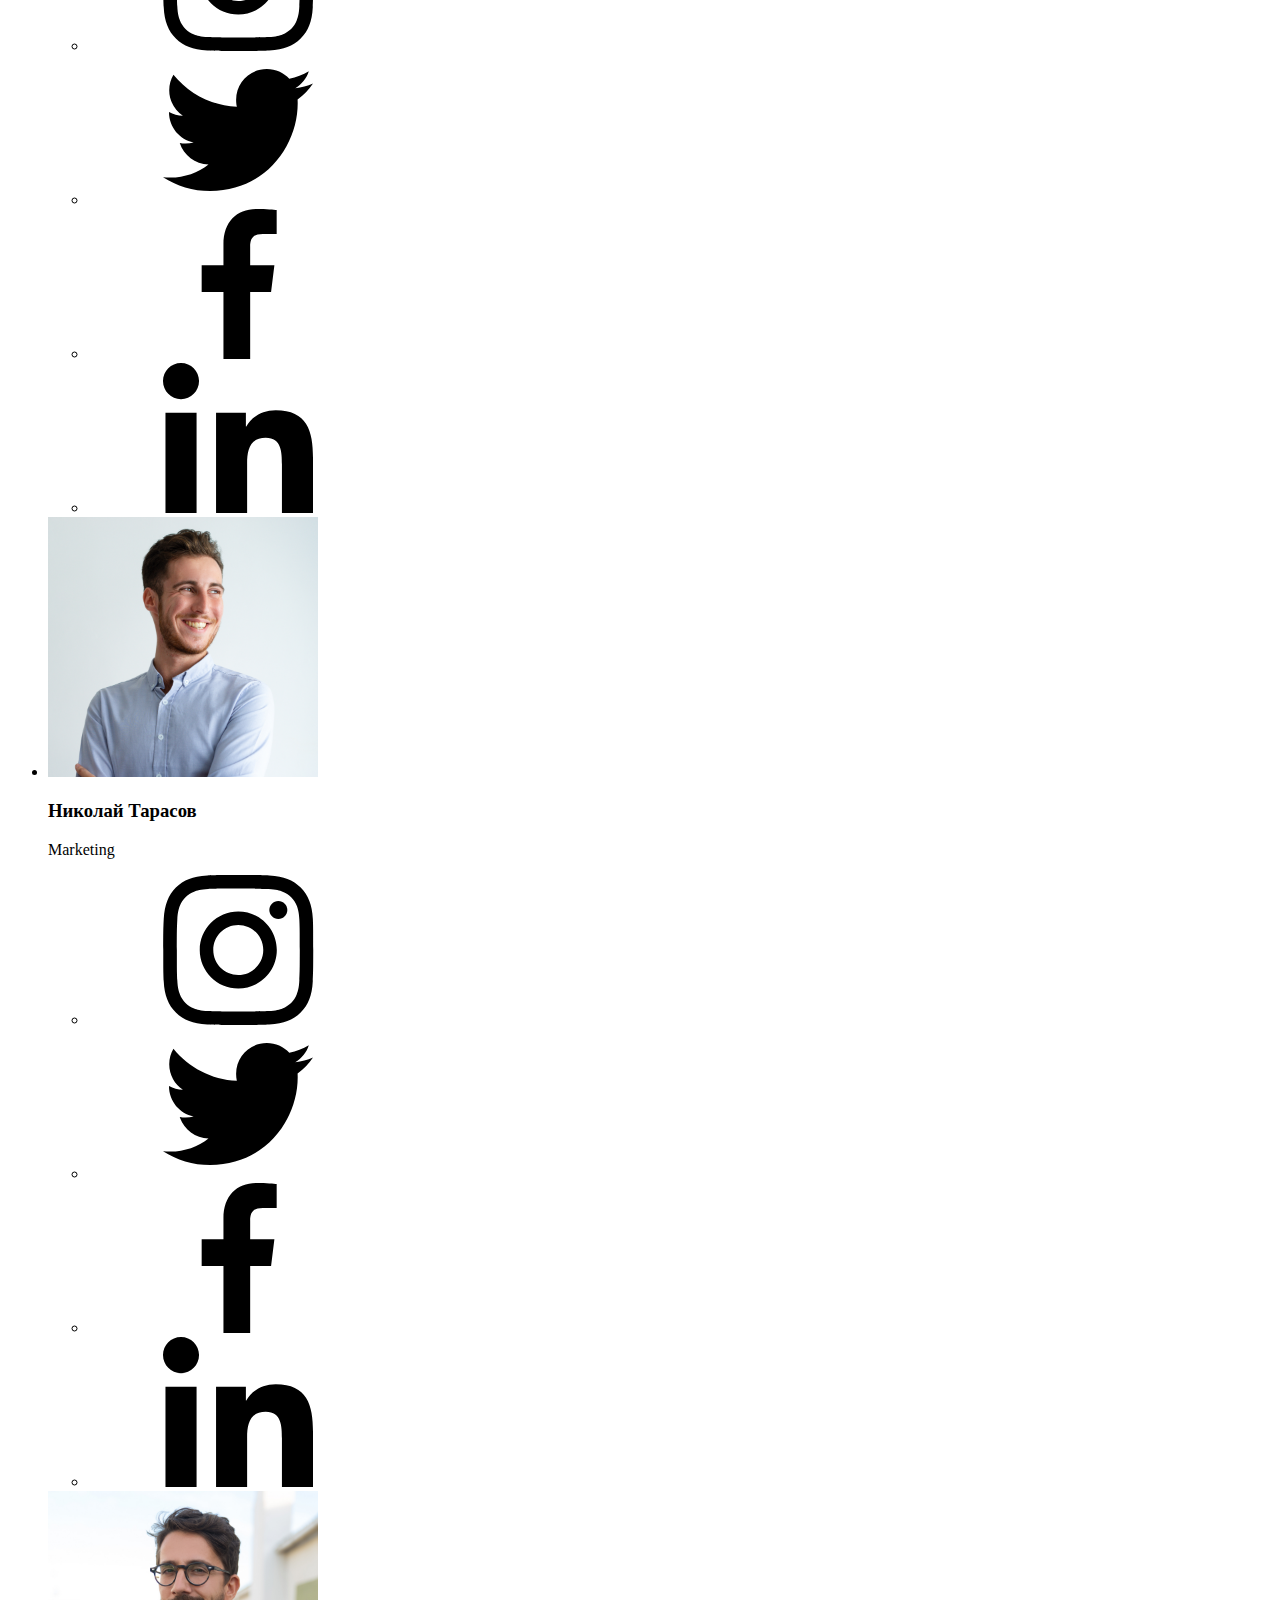
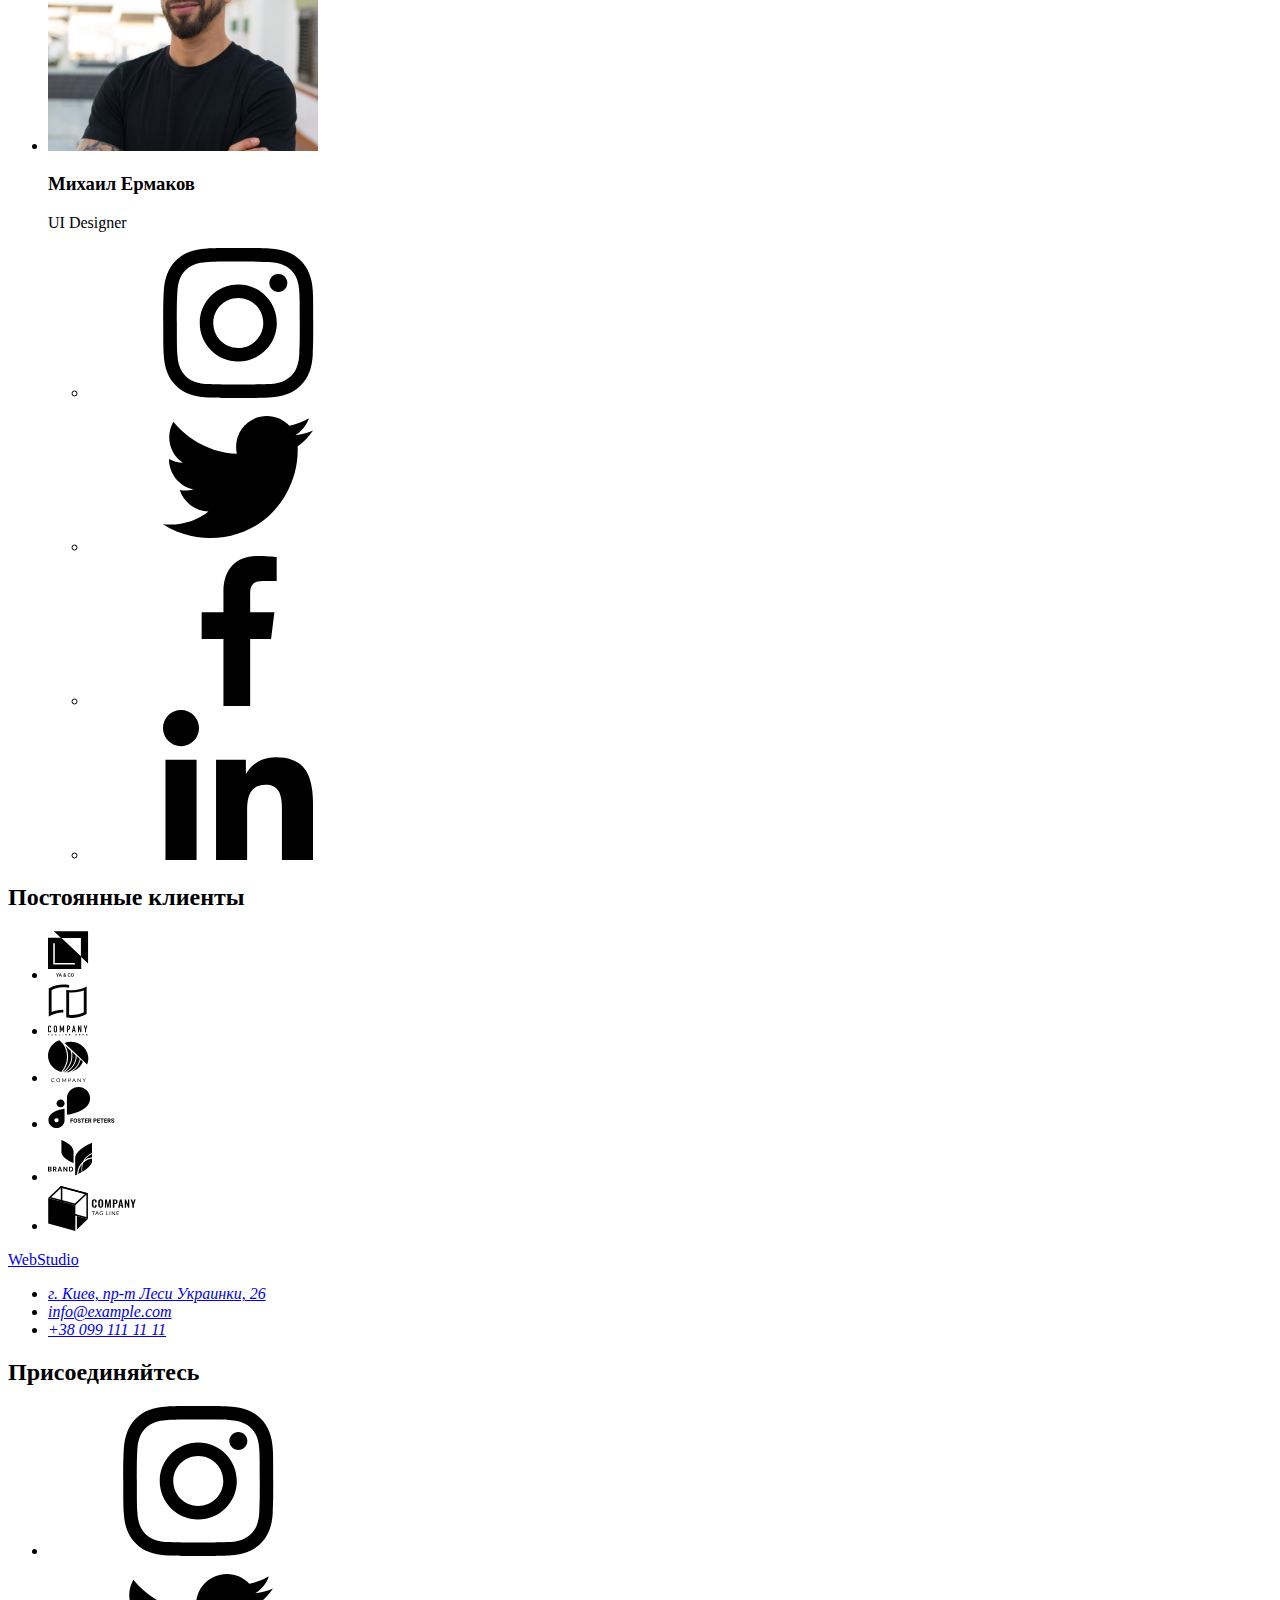
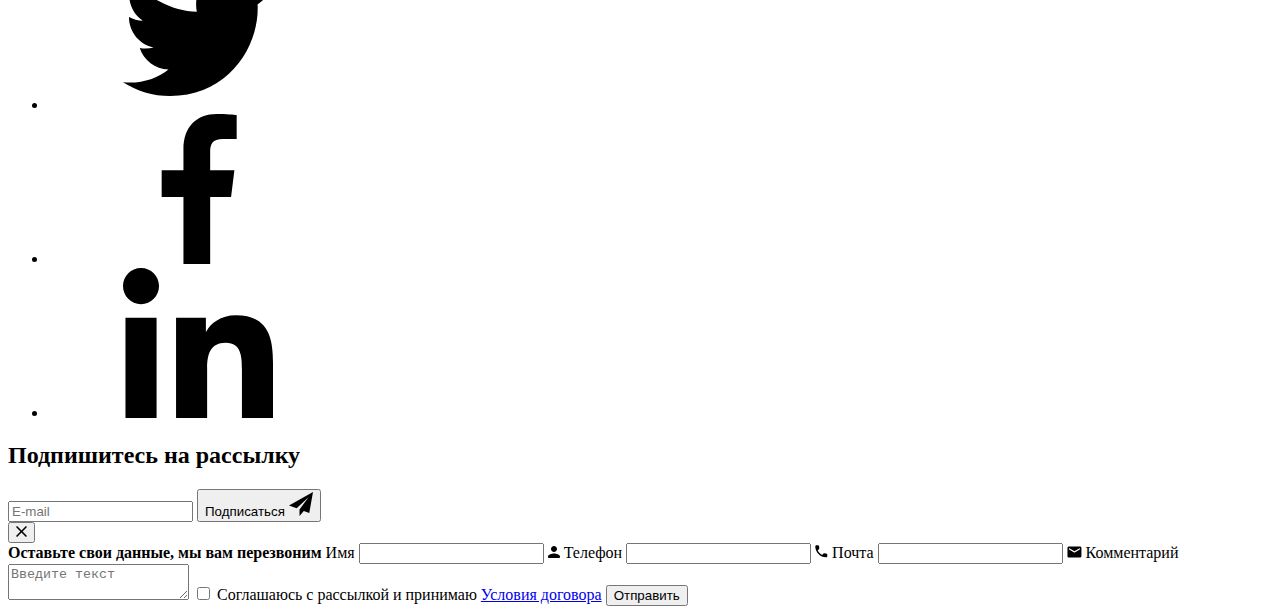
==== commit 1c4aa508: "ДЗ #6 внесены правки по соц.листу" ====
--- a/index.html
+++ b/index.html
@@ -15,7 +15,7 @@
       integrity="sha512-ISS7cAi1PEhQ8jnbJpJZMd29NlhNj4AWYyLOSp2CE/CsHxTCu+r+t0D2yoJudVrd0/8fTVPUVDzY5Tvli75u/g=="
       crossorigin="anonymous"
     />
-    <link rel="stylesheet" href="./CSS/styles.css" />
+    <link rel="stylesheet" href="./CSS/main.min.css" />
   </head>
 
   <body>
@@ -380,28 +380,28 @@
           <ul class="social-list list">
             <li class="social-list-item">
               <a href="" class="social-list-link link">
-                <svg class="social-list-icon">
+                <svg class="social-list-icon-footer">
                   <use href="./images/icons/sprite.svg#icon-instagram"></use>
                 </svg>
               </a>
             </li>
             <li class="social-list-item">
               <a href="" class="social-list-link link">
-                <svg class="social-list-icon">
+                <svg class="social-list-icon-footer">
                   <use href="./images/icons/sprite.svg#icon-twitter"></use>
                 </svg>
               </a>
             </li>
             <li class="social-list-item">
               <a href="" class="social-list-link link">
-                <svg class="social-list-icon">
+                <svg class="social-list-icon-footer">
                   <use href="./images/icons/sprite.svg#icon-facebook"></use>
                 </svg>
               </a>
             </li>
             <li class="social-list-item">
               <a href="" class="social-list-link link">
-                <svg class="social-list-icon">
+                <svg class="social-list-icon-footer">
                   <use href="./images/icons/sprite.svg#icon-linkedin"></use>
                 </svg>
               </a>
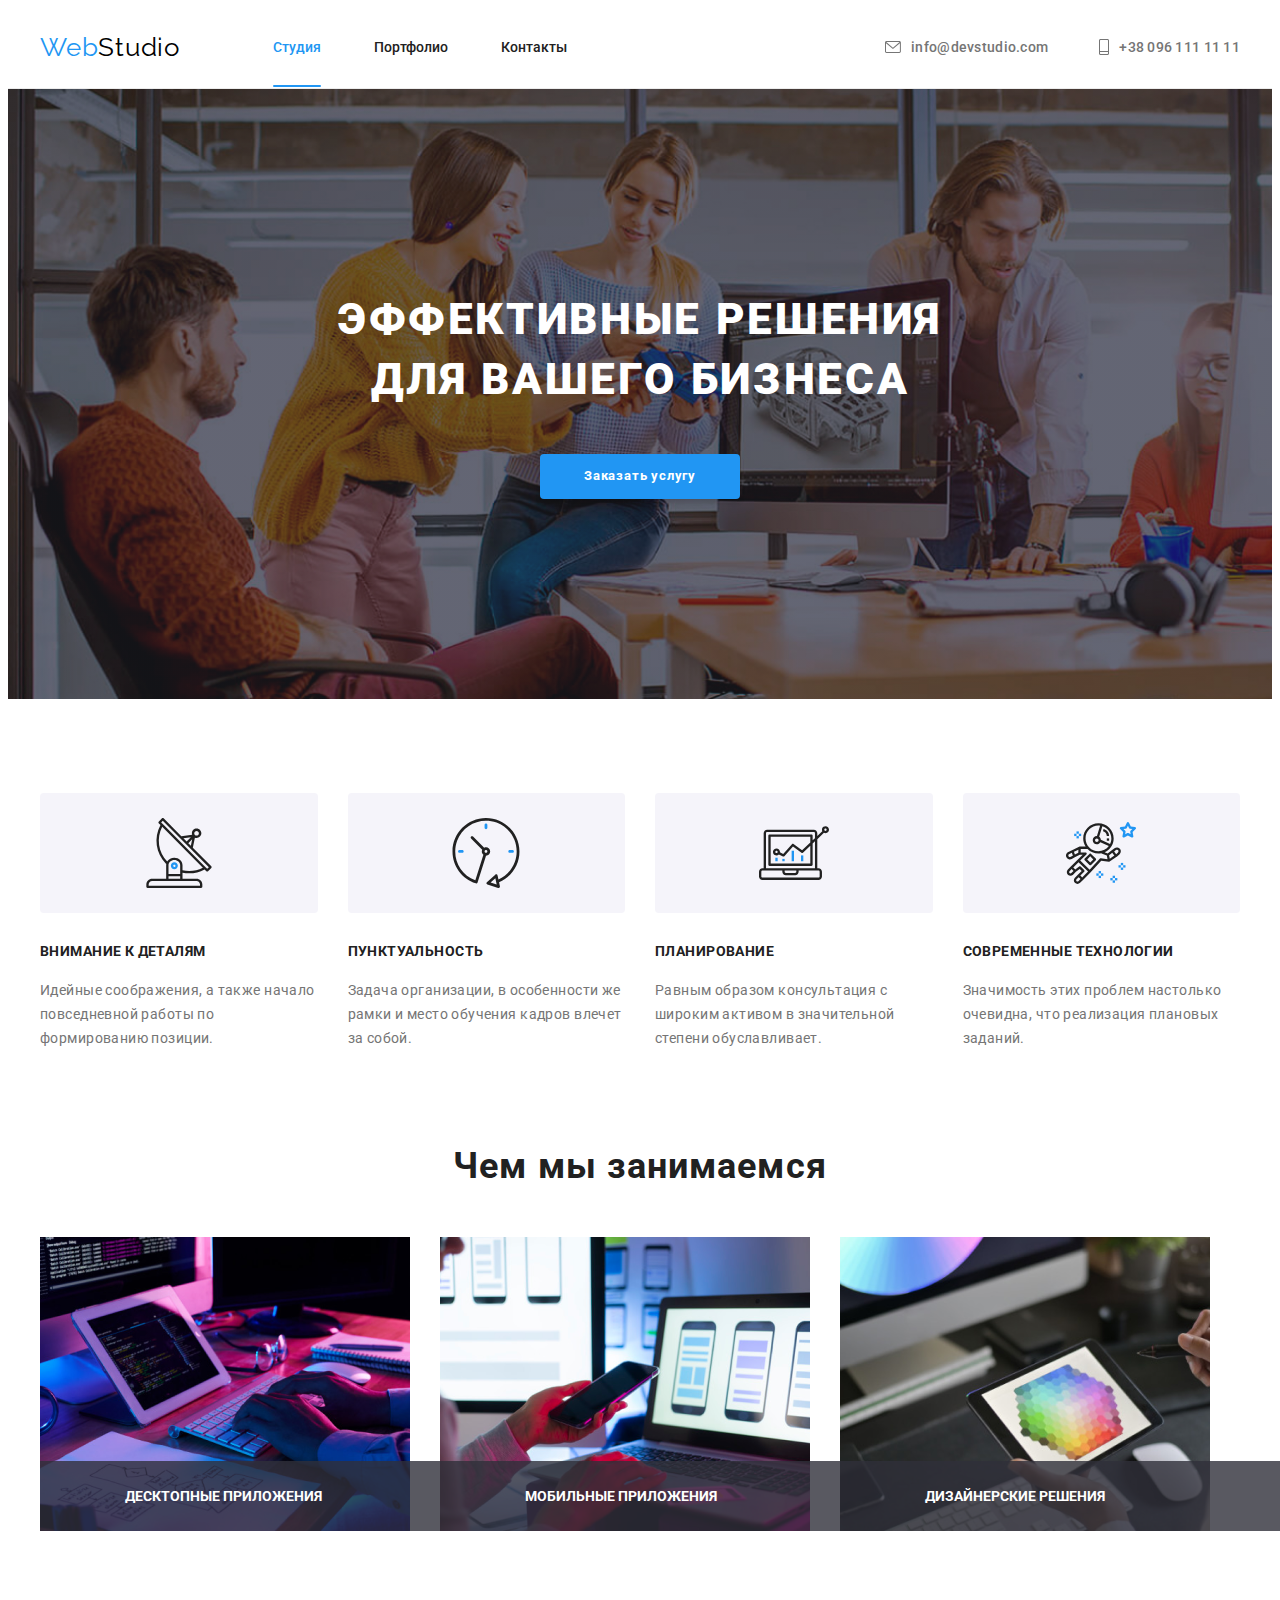
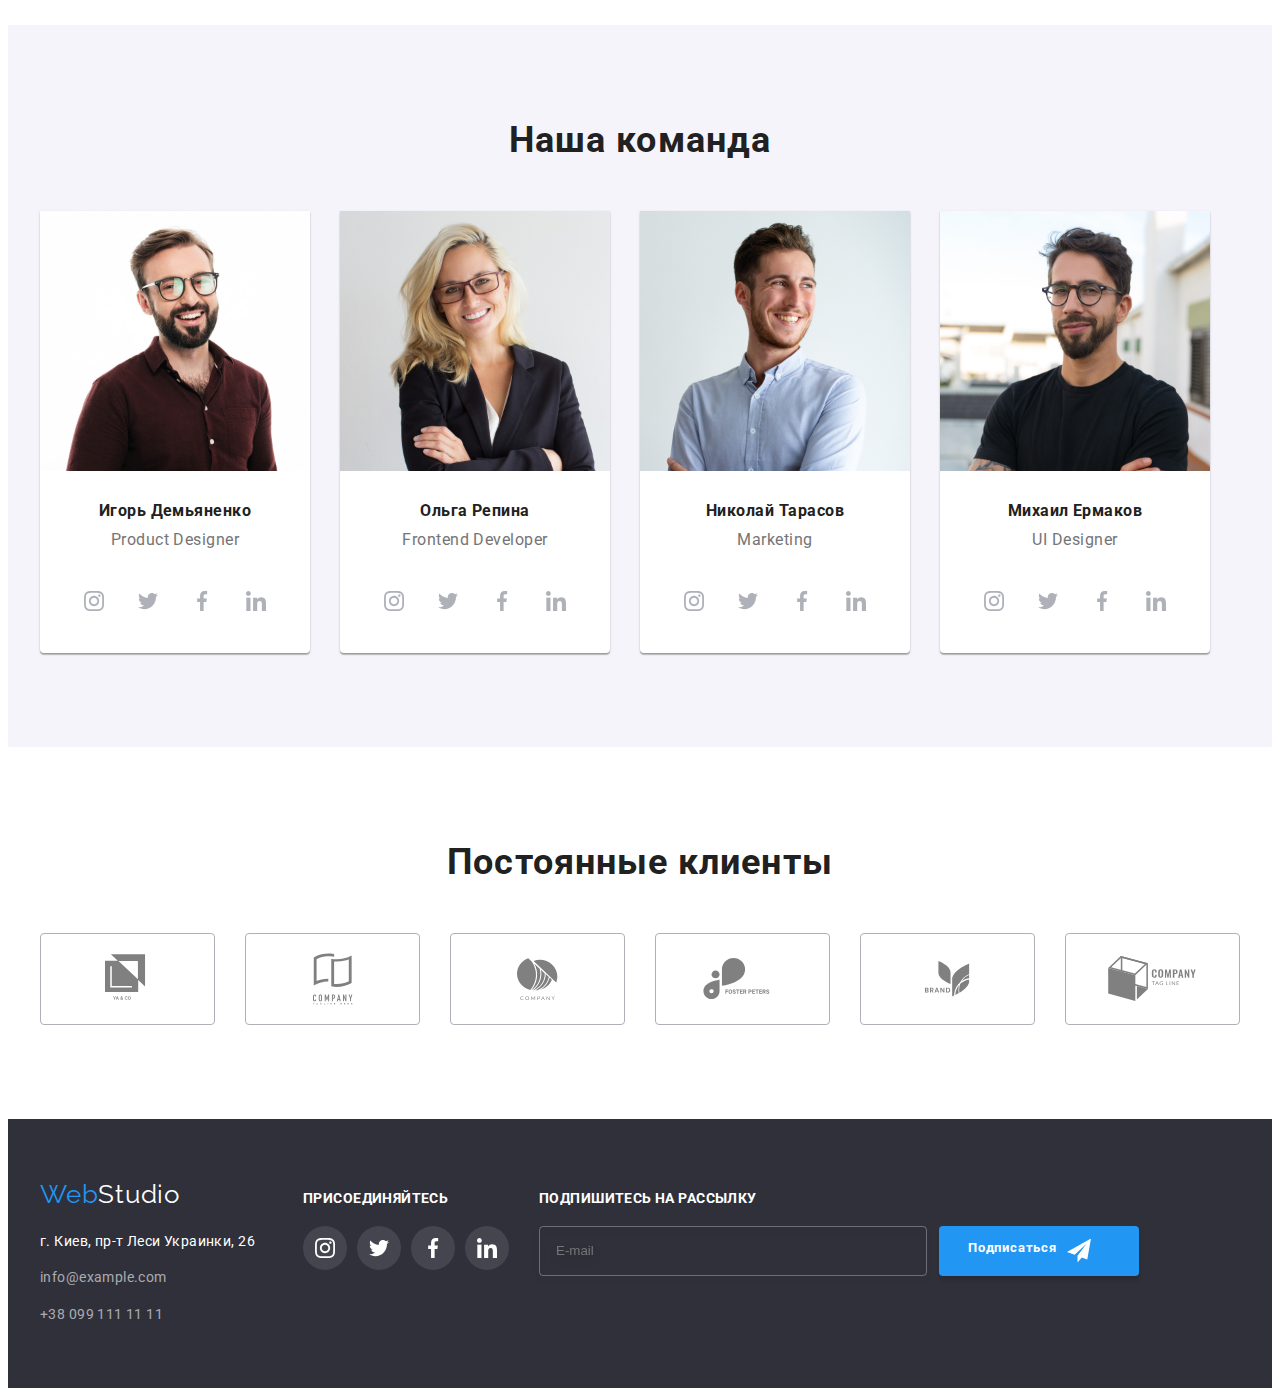
==== commit ff004fb9: "ДЗ #6" ====
--- a/index.html
+++ b/index.html
@@ -15,7 +15,7 @@
       integrity="sha512-ISS7cAi1PEhQ8jnbJpJZMd29NlhNj4AWYyLOSp2CE/CsHxTCu+r+t0D2yoJudVrd0/8fTVPUVDzY5Tvli75u/g=="
       crossorigin="anonymous"
     />
-    <link rel="stylesheet" href="./CSS/main.min.css" />
+    <link rel="stylesheet" href="./css/styles.css" />
   </head>
 
   <body>
--- a/css/styles.css
+++ b/css/styles.css
@@ -0,0 +1,1037 @@
+html {
+  box-sizing: border-box;
+}
+
+/* *,
+* ::before,
+* ::after {
+  text-decoration: none;
+  list-style: none;
+  box-sizing: inherit;
+} */
+
+/* *,
+* :hover,
+* :focus {
+  transition: all 250ms;
+  --timing-function: cubic-bezier(0.4, 0, 0.2, 1);
+} */
+
+:root {
+  --title-font: 'Roboto', sans-serif;
+  --text-font: 'Roboto', sans-serif;
+  --accent-color: rgb(33, 150, 243);
+  --timing-function: cubic-bezier(0.4, 0, 0.2, 1);
+}
+
+body {
+  font-family: var(--text-font);
+  color: #212121;
+}
+
+h1,
+h2,
+h3,
+h4,
+h5,
+h6,
+p {
+  margin: 0;
+}
+
+ul,
+ol {
+  padding: 0;
+  margin: 0;
+}
+
+img {
+  display: block;
+}
+
+.link {
+  text-decoration: none;
+  color: inherit;
+}
+
+.list {
+  list-style: none;
+}
+
+.logotype-svg {
+  width: 145px;
+  height: 31px;
+  margin-right: 93px;
+}
+
+.address {
+  font-style: normal;
+}
+
+.container {
+  width: 1200px;
+  padding: 0 15px;
+  margin: 0 auto;
+}
+
+.section-padding {
+  padding-top: 94px;
+  padding-bottom: 94px;
+}
+
+.visually-hidden {
+  position: absolute !important;
+  clip: rect(1px 1px 1px 1px); /* IE6, IE7 */
+  clip: rect(1px, 1px, 1px, 1px);
+  padding: 0 !important;
+  border: 0 !important;
+  height: 1px !important;
+  width: 1px !important;
+  overflow: hidden;
+}
+
+/* ===================== COMPONENTS ===================== */
+
+.img {
+  display: block;
+  max-width: 100%;
+  height: auto;
+}
+
+.section-title {
+  font-size: 36px;
+  line-height: 1.167;
+  text-align: center;
+  letter-spacing: 0.03em;
+  padding-bottom: 50px;
+}
+
+.backdrop {
+  position: fixed;
+  top: 0;
+  left: 0;
+  width: 100%;
+  height: 100%;
+  background-color: rgba(0, 0, 0, 0.2);
+  opacity: 1;
+  visibility: visible;
+  pointer-events: auto;
+  transition: all 500ms linear;
+}
+
+.is-hidden {
+  opacity: 0;
+  visibility: hidden;
+  pointer-events: none;
+}
+
+/* .backdrop.is-hidden {
+  opacity: 0;
+  visibility: hidden;
+  pointer-events: none;
+  transition: all 500ms linear 500ms;
+}
+.backdrop.is-hidden .modal {
+  transform: translate(-50%, -50%) scale(0);
+  transition: all 500ms linear 0ms;
+} */
+
+.modal {
+  position: absolute;
+  top: 50%;
+  left: 50%;
+  transform: translate(-50%, -50%) scale(1);
+  width: 528px;
+  height: 581px;
+  background-color: #fff;
+  transition: all 500ms linear 500ms;
+}
+
+.modal-form-close-icon {
+  fill: black;
+}
+
+.close-btn {
+  position: absolute;
+  top: 8px;
+  right: 8px;
+  width: 30px;
+  height: 30px;
+  background-color: #fff;
+  border: 1px solid rgba(0, 0, 0, 0.1);
+  border-radius: 50%;
+  cursor: pointer;
+}
+
+.close-btn:hover .modal-form-close-icon,
+.close-btn:focus .modal-form-close-icon {
+  fill: var(--accent-color);
+  outline: none;
+  /* border-color: var(--accent-color); */
+  transition: all 250ms;
+  --timing-function: cubic-bezier(0.4, 0, 0.2, 1);
+}
+
+.modal-form-close-icon:hover,
+.modal-form-close-icon:focus {
+  outline: none;
+  border-color: var(--accent-color);
+  transition: all 250ms;
+  --timing-function: cubic-bezier(0.4, 0, 0.2, 1);
+}
+
+.modal-form {
+  /* display: flex;
+  flex-direction: column; */
+  padding: 40px;
+}
+
+.modal-form-field {
+  font-size: 12px;
+  line-height: 1.167;
+  letter-spacing: 0.01em;
+  color: #757575;
+  cursor: pointer;
+}
+
+.modal-form-field:not(:last-child) {
+  margin-bottom: 10px;
+}
+
+.modal-form-title {
+  font-weight: bold;
+  font-size: 20px;
+  text-align: center;
+  letter-spacing: 0.03em;
+  padding-bottom: 12px;
+  display: inline-block;
+}
+
+.modal-form-input-wrapper {
+  position: relative;
+  display: block;
+  margin-top: 4px;
+  margin-bottom: 8px;
+}
+
+.modal-form-input {
+  display: block;
+  width: 100%;
+  height: 40px;
+  font-size: 14px;
+  line-height: 1.143;
+  letter-spacing: 0.01em;
+  border: 1px solid rgba(33, 33, 33, 0.2);
+  border-radius: 4px;
+  padding-left: 42px;
+  transition: border-color 250ms linear;
+  cursor: pointer;
+}
+
+.modal-form-input:focus,
+.modal-form-message:focus {
+  outline: none;
+  border-color: var(--accent-color);
+  transition: all 250ms;
+  --timing-function: cubic-bezier(0.4, 0, 0.2, 1);
+}
+
+.modal-form-icon {
+  position: absolute;
+  left: 12px;
+  top: 50%;
+  transform: translateY(-50%);
+  display: block;
+  transition: background-color 250ms linear;
+}
+
+.modal-form-input:focus + .modal-form-icon {
+  fill: var(--accent-color);
+}
+
+.modal-form-message {
+  display: block;
+  width: 100%;
+  height: 120px;
+  font-size: 12px;
+  line-height: 1.167;
+  letter-spacing: 0.01em;
+  border: 1px solid rgba(33, 33, 33, 0.2);
+  border-radius: 4px;
+  margin-top: 4px;
+  resize: none;
+  padding: 12px 16px;
+  transition: border-color 250ms linear;
+}
+
+.modal-form-message::placeholder {
+  color: rgba(117, 117, 117, 0.5);
+}
+
+.modal-form-policy-label {
+  font-size: 14px;
+  line-height: 1.714;
+  letter-spacing: 0.03em;
+  color: #757575;
+  margin-top: 30px;
+  display: inline-block;
+}
+
+.modal-form-policy-label::before {
+  display: inline-block;
+  content: '';
+  width: 16px;
+  height: 15px;
+  outline: 1px solid #212121;
+  margin-right: 8px;
+  vertical-align: middle;
+  border-radius: 2px;
+}
+
+.modal-form-policy-check:checked + .modal-form-policy-label::before {
+  outline: 0px solid var(--accent-color);
+  background-color: var(--accent-color);
+  background-image: url(../images/checked.svg);
+  background-repeat: no-repeat;
+  background-position: center;
+  border-radius: 2px;
+}
+
+.modal-form-btn {
+  min-width: 200px;
+  margin: 30px auto 0;
+  display: block;
+  border: none;
+  color: #ffffff;
+  background: #2196f3;
+  box-shadow: 0px 4px 4px rgba(0, 0, 0, 0.15);
+  border-radius: 4px;
+  cursor: pointer;
+  padding: 10px 32px;
+  font-weight: bold;
+  line-height: 1.875;
+  letter-spacing: 0.06em;
+  font-family: inherit;
+  transition: all 250ms linear;
+}
+
+.modal-form-btn:hover,
+.modal-form-btn:focus {
+  color: #ffffff;
+  background-color: var(--accent-color);
+  transition: all 250ms;
+  --timing-function: cubic-bezier(0.4, 0, 0.2, 1);
+}
+/* ===================== END COMPONENTS ===================== */
+
+/* ===================== HEADER ===================== */
+
+.header {
+  background: #ffffff;
+  margin-left: auto;
+  margin-right: auto;
+  justify-content: space-between;
+  padding-top: 24px;
+  padding-bottom: 25px;
+  border-bottom: 1px solid rgba(236, 236, 236, 1);
+}
+
+.header .container {
+  display: flex;
+  align-items: center;
+  justify-content: space-between;
+}
+
+.logotype-link {
+  font-family: Raleway;
+  font-size: 26px;
+  line-height: 1.192;
+  letter-spacing: 0.03em;
+  color: #2196f3;
+  margin-right: 93px;
+}
+
+.logotype-accent {
+  color: black;
+}
+
+.navigation {
+  display: flex;
+  align-items: center;
+}
+
+.navigation-list {
+  font-size: 14px;
+  font-weight: 500;
+  line-height: 1.143;
+  display: flex;
+  position: relative;
+}
+
+.navigation-list-item {
+  position: relative;
+}
+
+.navigation-list-item:not(:last-child) {
+  margin-right: 53px;
+}
+
+.navigation-list-link {
+  position: relative;
+}
+
+.currentLink::after {
+  content: '';
+  display: block;
+  width: 100%;
+  background-color: #2196f3;
+  position: absolute;
+  left: 0px;
+  bottom: -32px;
+  height: 2.75px;
+  background: #2196f3;
+  border-radius: 2px;
+}
+
+.navigation-list-item:hover::after,
+.navigation-list-item:focus::after {
+  display: block;
+  transition: all 250ms;
+  --timing-function: cubic-bezier(0.4, 0, 0.2, 1);
+}
+
+.currentLink {
+  color: #2196f3;
+}
+
+.navigation .link:hover,
+.navigation .link:focus {
+  color: rgb(33, 150, 243);
+  transition: all 250ms;
+  --timing-function: cubic-bezier(0.4, 0, 0.2, 1);
+}
+
+.contacts-list {
+  font-weight: 500;
+  font-size: 14px;
+  line-height: 1.143;
+  letter-spacing: 0.02em;
+  display: flex;
+  color: rgba(117, 117, 117, 1);
+}
+
+.contacts-list-item .link {
+  display: flex;
+  align-items: center;
+}
+
+.contacts-list-item:not(:last-child) {
+  margin-right: 51px;
+  margin-left: auto;
+}
+.contacts-list .link:hover,
+.contacts-list .link:focus {
+  color: #2196f3;
+  transition: all 250ms;
+  --timing-function: cubic-bezier(0.4, 0, 0.2, 1);
+}
+
+.contacts-list-icon {
+  fill: currentColor;
+  margin-right: 10px;
+}
+
+/* ===================== END HEADER ===================== */
+
+/* ===================== HERO ===================== */
+
+.hero {
+  background: #2f303a;
+  padding-top: 200px;
+  padding-bottom: 200px;
+  background-image: linear-gradient(rgba(47, 48, 58, 0.4), rgba(47, 48, 58, 0.4)), url(../images/hero/Img.jpg);
+  background-repeat: no-repeat;
+  background-size: cover;
+}
+
+.hero-main-page {
+  max-width: 696px;
+  margin: 0 auto;
+  text-align: center;
+}
+
+.hero-title {
+  font-family: Roboto;
+  font-style: normal;
+  font-weight: 900;
+  font-size: 44px;
+  line-height: 1.364;
+  text-align: center;
+  letter-spacing: 0.06em;
+  text-transform: uppercase;
+  color: #ffffff;
+  margin-bottom: 45px;
+}
+
+.hero-button-background {
+  min-width: 200px;
+  border: none;
+  color: #ffffff;
+  background: #2196f3;
+  box-shadow: 0px 4px 4px rgba(0, 0, 0, 0.15);
+  border-radius: 4px;
+  cursor: pointer;
+  padding: 10px 32px;
+  font-weight: bold;
+  line-height: 1.875;
+  letter-spacing: 0.06em;
+  font-family: inherit;
+  transition: all 250ms linear;
+}
+
+/* ===================== END HERO ===================== */
+
+/* =====================  ADVANTAGES ===================== */
+
+.advantages {
+  padding-top: 94px;
+}
+
+.advantages-list {
+  display: flex;
+  flex-wrap: wrap;
+  margin-left: -30px;
+  margin-top: -30px;
+}
+
+.advantages-list-item {
+  margin-left: 30px;
+  margin-top: 30px;
+  flex-basis: calc(100% / 4 - 30px);
+}
+
+.advantages-list-item::before {
+  content: '';
+  display: block;
+  width: 100%;
+  height: 120px;
+  background-image: url(../images/icons/for-sprite/Group.svg);
+  background-repeat: no-repeat;
+  background-position: center;
+  background-color: #f5f4fa;
+  margin-bottom: 30px;
+  border-radius: 4px;
+}
+
+.advantages-list-item:nth-child(2):before {
+  background-image: url(../images/icons/for-sprite/clock.svg);
+}
+
+.advantages-list-item:nth-child(3):before {
+  background-image: url(../images/icons/for-sprite/diagram.svg);
+}
+
+.advantages-list-item:nth-child(4):before {
+  background-image: url(../images/icons/for-sprite/astronaut.svg);
+}
+
+.advantages-list-name {
+  font-size: 14px;
+  letter-spacing: 0.03em;
+  text-transform: uppercase;
+  display: flex;
+}
+
+.advantages-list-name:not(:last-child) {
+  margin-bottom: 20px;
+}
+
+.advantages-list:not(:last-child) {
+  padding-right: 30px;
+}
+
+.advantages-item-description {
+  font-size: 14px;
+  line-height: 1.714;
+  letter-spacing: 0.03em;
+  color: #757575;
+}
+
+/* ===================== END ADVANTAGES ===================== */
+
+/* ===================== WHAT WE ARE DOING ===================== */
+
+.what-are-we-doing-list {
+  display: flex;
+}
+
+.what-are-we-doing-item {
+  position: relative;
+}
+
+.what-are-we-doing-item:not(:last-child) {
+  margin-right: 30px;
+}
+.what-we-are-doing-description {
+  font-size: 14px;
+  font-weight: bold;
+  line-height: 16px;
+  /* letter-spacing: 0.03em; */
+  text-transform: uppercase;
+  display: flex;
+  text-align: center;
+  padding: 27px 85px;
+  width: 100%;
+  background: rgba(47, 48, 58, 0.8);
+  color: #ffffff;
+  position: absolute;
+  bottom: 0%;
+  left: 0;
+}
+
+/* ===================== END WHAT WE ARE DOING ===================== */
+
+/* ===================== OUR TEAM ===================== */
+
+.our-team {
+  background-color: #f5f4fa;
+}
+
+.our-team-list {
+  display: flex;
+  margin: -15px;
+}
+
+.our-team-list-item {
+  margin: 15px;
+  background-color: white;
+  box-shadow: 0px 1px 3px rgba(0, 0, 0, 0.12), 0px 1px 1px rgba(0, 0, 0, 0.14), 0px 2px 1px rgba(0, 0, 0, 0.2);
+  border-radius: 0px 0px 4px 4px;
+}
+
+/* .our-team-list-img {
+  margin-bottom: 30px;
+} */
+
+.our-team-list-name {
+  font-size: 16px;
+  line-height: 1.188;
+  letter-spacing: 0.03em;
+  margin-bottom: 10px;
+}
+
+.our-team-list-description {
+  font-size: 16px;
+  line-height: 1.188;
+  text-align: center;
+  letter-spacing: 0.03em;
+  color: #757575;
+  margin-bottom: 30px;
+}
+
+.social-list {
+  display: flex;
+}
+
+.social-list-link {
+  display: flex;
+  justify-content: center;
+  align-items: center;
+  width: 44px;
+  height: 44px;
+  background-color: rgba(255, 255, 255, 0.1);
+  border-radius: 50%;
+}
+
+.social-list-link:hover,
+.social-list-link:focus {
+  background-color: #2196f3;
+  transition: all 250ms;
+  --timing-function: cubic-bezier(0.4, 0, 0.2, 1);
+}
+
+.social-list-link:hover .social-list-icon,
+.social-list-link:focus .social-list-icon {
+  fill: white;
+  transition: all 250ms;
+  --timing-function: cubic-bezier(0.4, 0, 0.2, 1);
+}
+
+.social-list-item:not(:last-child) {
+  margin-right: 10px;
+}
+
+.social-list-icon {
+  width: 20px;
+  height: 20px;
+  fill: #afb1b8;
+}
+
+.our-team-content-wrapper {
+  padding-top: 30px;
+  padding-left: 32px;
+  padding-right: 32px;
+  padding-bottom: 30px;
+  text-align: center;
+}
+
+/* ===================== END OUR TEAM ===================== */
+
+/* ===================== REGULAR CUSTOMERS ===================== */
+
+.regular-customers-list {
+  display: flex;
+  /* margin-left: 30px;
+  margin-top: 30px; */
+}
+
+.regular-customers-link {
+  display: flex;
+  justify-content: center;
+  align-items: center;
+  width: 44px;
+  height: 44px;
+  border-radius: 50%;
+  border: 1px solid rgba(175, 177, 184, 1);
+}
+
+.regular-customers-item {
+  flex-basis: calc(100% / 6);
+  /* border: 1px solid rgba(175, 177, 184, 1);
+  border-radius: 4px;
+  cursor: pointer;
+  padding: 10px 32px;
+  display: flex;
+  justify-content: center;
+  align-items: center;
+  color: rgba(175, 177, 184, 1); */
+}
+
+.regular-customers-item:not(:first-child) {
+  margin-left: 30px;
+}
+
+.regular-customers-list-link.link {
+  border: 1px solid rgba(175, 177, 184, 1);
+  border-radius: 4px;
+  cursor: pointer;
+  /* padding: 10px 32px; */
+  height: 90px;
+  display: flex;
+  justify-content: center;
+  align-items: center;
+  color: rgba(175, 177, 184, 1);
+}
+
+.regular-customers-list-link:hover,
+.regular-customers-list-link:focus {
+  border-color: #2196f3;
+  transition: all 250ms;
+  --timing-function: cubic-bezier(0.4, 0, 0.2, 1);
+}
+
+.regular-customers-list-link:hover .regular-customers-icon,
+.regular-customers-list-link:focus .regular-customers-icon {
+  fill: #2196f3;
+  transition: all 250ms;
+  --timing-function: cubic-bezier(0.4, 0, 0.2, 1);
+}
+
+.regular-customers-icon {
+  fill: grey;
+}
+
+.regular-customers-list-item::before {
+  content: '';
+  display: block;
+  width: 100%;
+  height: 120px;
+  background-repeat: no-repeat;
+  background-position: center;
+  background-color: #f5f4fa;
+  margin-bottom: 30px;
+}
+
+.regular-customers-list-name {
+  font-size: 14px;
+  letter-spacing: 0.03em;
+  text-transform: uppercase;
+  display: flex;
+}
+
+.regular-customers-list-name:not(:last-child) {
+  margin-bottom: 20px;
+}
+
+.regular-customers-list-item {
+  padding-right: 30px;
+}
+
+.regular-customers-item-description {
+  font-size: 14px;
+  line-height: 1.714;
+  letter-spacing: 0.03em;
+  color: #757575;
+}
+/* ===================== END REGULAR CUSTOMERS ===================== */
+
+/* ===================== FOOTER ===================== */
+
+.footer {
+  background: #2f303a;
+  padding-top: 60px;
+  padding-bottom: 60px;
+  display: flex;
+  align-items: center;
+}
+
+.footer .container {
+  display: flex;
+  align-items: baseline;
+}
+
+.footer-address-container {
+  /* width: 270px; */
+  width: calc((50%-45px) / 2);
+  margin-right: 30px;
+}
+
+.logo-footer-accent {
+  color: #ffffff;
+}
+.footer-address-item {
+  font-family: Roboto;
+  font-style: normal;
+  font-weight: normal;
+  font-size: 14px;
+  line-height: 1.714;
+  letter-spacing: 0.03em;
+  color: #ffffff;
+  text-decoration: none;
+}
+
+.footer-address-item:not(:last-child) {
+  margin-bottom: 9px;
+}
+
+.footer-address-list {
+  margin-top: 20px;
+}
+
+.footer-address {
+  text-decoration: none;
+}
+
+.footer-contacts {
+  font-style: normal;
+  font-size: 14px;
+  line-height: 2;
+  letter-spacing: 0.03em;
+  color: rgba(255, 255, 255, 0.6);
+  text-decoration: none;
+}
+
+.social-list-footer {
+  /* display: flex;
+  justify-content: center; */
+  width: calc((50%-45px) / 2);
+  margin-right: 30px;
+}
+
+.social-list-icon-footer {
+  width: 20px;
+  height: 20px;
+  fill: white;
+}
+
+.social-list-footer-title {
+  font-size: 14px;
+  line-height: 1.143;
+  letter-spacing: 0.03em;
+  text-transform: uppercase;
+  color: #ffffff;
+  padding-bottom: 20px;
+}
+
+.footer-contact-form-message {
+  display: block;
+  width: 100%;
+  height: 50px;
+  font-size: 16px;
+  line-height: 1.25;
+  letter-spacing: 0.03em;
+  color: rgba(255, 255, 255, 0.6);
+  border: 1px solid rgba(33, 33, 33, 0.2);
+  border-radius: 4px;
+  margin-top: 4px;
+  resize: none;
+  padding: 12px 16px;
+  background-color: none;
+  transition: border-color 250ms linear;
+  border: 1px solid rgba(255, 255, 255, 0.3);
+  box-sizing: border-box;
+  filter: drop-shadow(0px 4px 4px rgba(0, 0, 0, 0.15));
+  border-radius: 4px;
+}
+
+.subscribition-form {
+  display: flex;
+}
+
+.subscribition-form-section {
+  width: 270px;
+  width: 50%;
+}
+
+.subscribition-form-input {
+  width: 100%;
+  height: 50px;
+  border: 1px solid rgba(255, 255, 255, 0.3);
+  box-sizing: border-box;
+  filter: drop-shadow(0px 4px 4px rgba(0, 0, 0, 0.15));
+  border-radius: 4px;
+  background: transparent;
+  padding-left: 16px;
+  color: #ffffff;
+}
+
+.subscribition-form-message::placeholder {
+  font-weight: normal;
+  font-size: 16px;
+  line-height: 1.25;
+  display: flex;
+  align-items: center;
+  letter-spacing: 0.03em;
+  color: rgba(255, 255, 255, 0.6);
+}
+
+.subscribition-button {
+  display: inline-flex;
+  min-width: 200px;
+  border: none;
+  color: #ffffff;
+  background: #2196f3;
+  box-shadow: 0px 4px 4px rgba(0, 0, 0, 0.15);
+  border-radius: 4px;
+  cursor: pointer;
+  padding-left: 29px;
+  padding-top: 10px;
+  padding-bottom: 10px;
+  font-weight: bold;
+  line-height: 1.875;
+  letter-spacing: 0.06em;
+  font-family: inherit;
+  transition: all 250ms linear;
+  margin-left: 12px;
+  fill: white;
+}
+
+.subscribition-form-icon {
+  margin-left: 10px;
+  transform: translateY(10%);
+}
+
+/* =====================END FOOTER ===================== */
+
+/* ===================== PORTFOLIO ===================== */
+
+.hero-button-portfolio {
+  display: flex;
+  justify-content: center;
+  margin-bottom: 50px;
+}
+
+.portfolio-list {
+  display: flex;
+  margin: -15px;
+  flex-wrap: wrap;
+}
+
+.portfolio-list-item {
+  margin: 14px;
+  background: #ffffff;
+  border: 1px solid #eeeeee;
+  box-sizing: border-box;
+}
+
+.portfolio-list-item:hover,
+.portfolio-list-item:focus {
+  box-shadow: 0px 1px 1px rgba(0, 0, 0, 0.12), 0px 4px 4px rgba(0, 0, 0, 0.06), 1px 4px 6px rgba(0, 0, 0, 0.16);
+  transition: all 250ms;
+  --timing-function: cubic-bezier(0.4, 0, 0.2, 1);
+}
+
+.portfolio-item-wrap {
+  position: relative;
+  overflow: hidden;
+}
+
+/* .portfolio-list-img {
+  margin-bottom: 30px;
+} */
+
+.portfolio-list-content {
+  position: absolute;
+  top: 0px;
+  left: 0px;
+  right: 0px;
+  bottom: 0px;
+  background-color: rgba(33, 150, 243, 0.9);
+  padding: 63px 24px;
+  font-weight: 400;
+  font-size: 18px;
+  line-height: 1.556;
+  letter-spacing: 0.03em;
+  color: rgba(255, 255, 255, 1);
+  opacity: 0;
+  transform: translateY(100%);
+}
+
+.portfolio-item-link:hover .portfolio-list-content,
+.portfolio-item-link:focus .portfolio-list-content {
+  opacity: 1;
+  transform: translateY(0%);
+  transition: all 250ms;
+  --timing-function: cubic-bezier(0.4, 0, 0.2, 1);
+}
+
+.portfolio-list-container {
+  padding: 20px 24px 20px 24px;
+}
+
+.portfolio-list-name {
+  font-size: 18px;
+  line-height: 2;
+  letter-spacing: 0.06em;
+  color: #212121;
+}
+
+.portfolio-item-description {
+  font-size: 16px;
+  line-height: 1.875;
+  letter-spacing: 0.03em;
+  color: #757575;
+}
+
+.hero-button-portfolio .link {
+  /* min-width: 128px;
+  height: 38px; */
+  background: #f5f4fa;
+  /* background: #2196f3; */
+  border-radius: 4px;
+  cursor: pointer;
+  margin-right: 8px;
+  border: none;
+  padding: 6px 20px;
+  line-height: 1.62;
+  font-weight: 500;
+}
+
+.hero-button-portfolio .link:hover,
+.hero-button-portfolio .link:focus {
+  background-color: var(--accent-color);
+  box-shadow: 0px 4px 4px rgba(0, 0, 0, 0.15);
+  color: #ffffff;
+  transition: all 250ms;
+  --timing-function: cubic-bezier(0.4, 0, 0.2, 1);
+}
